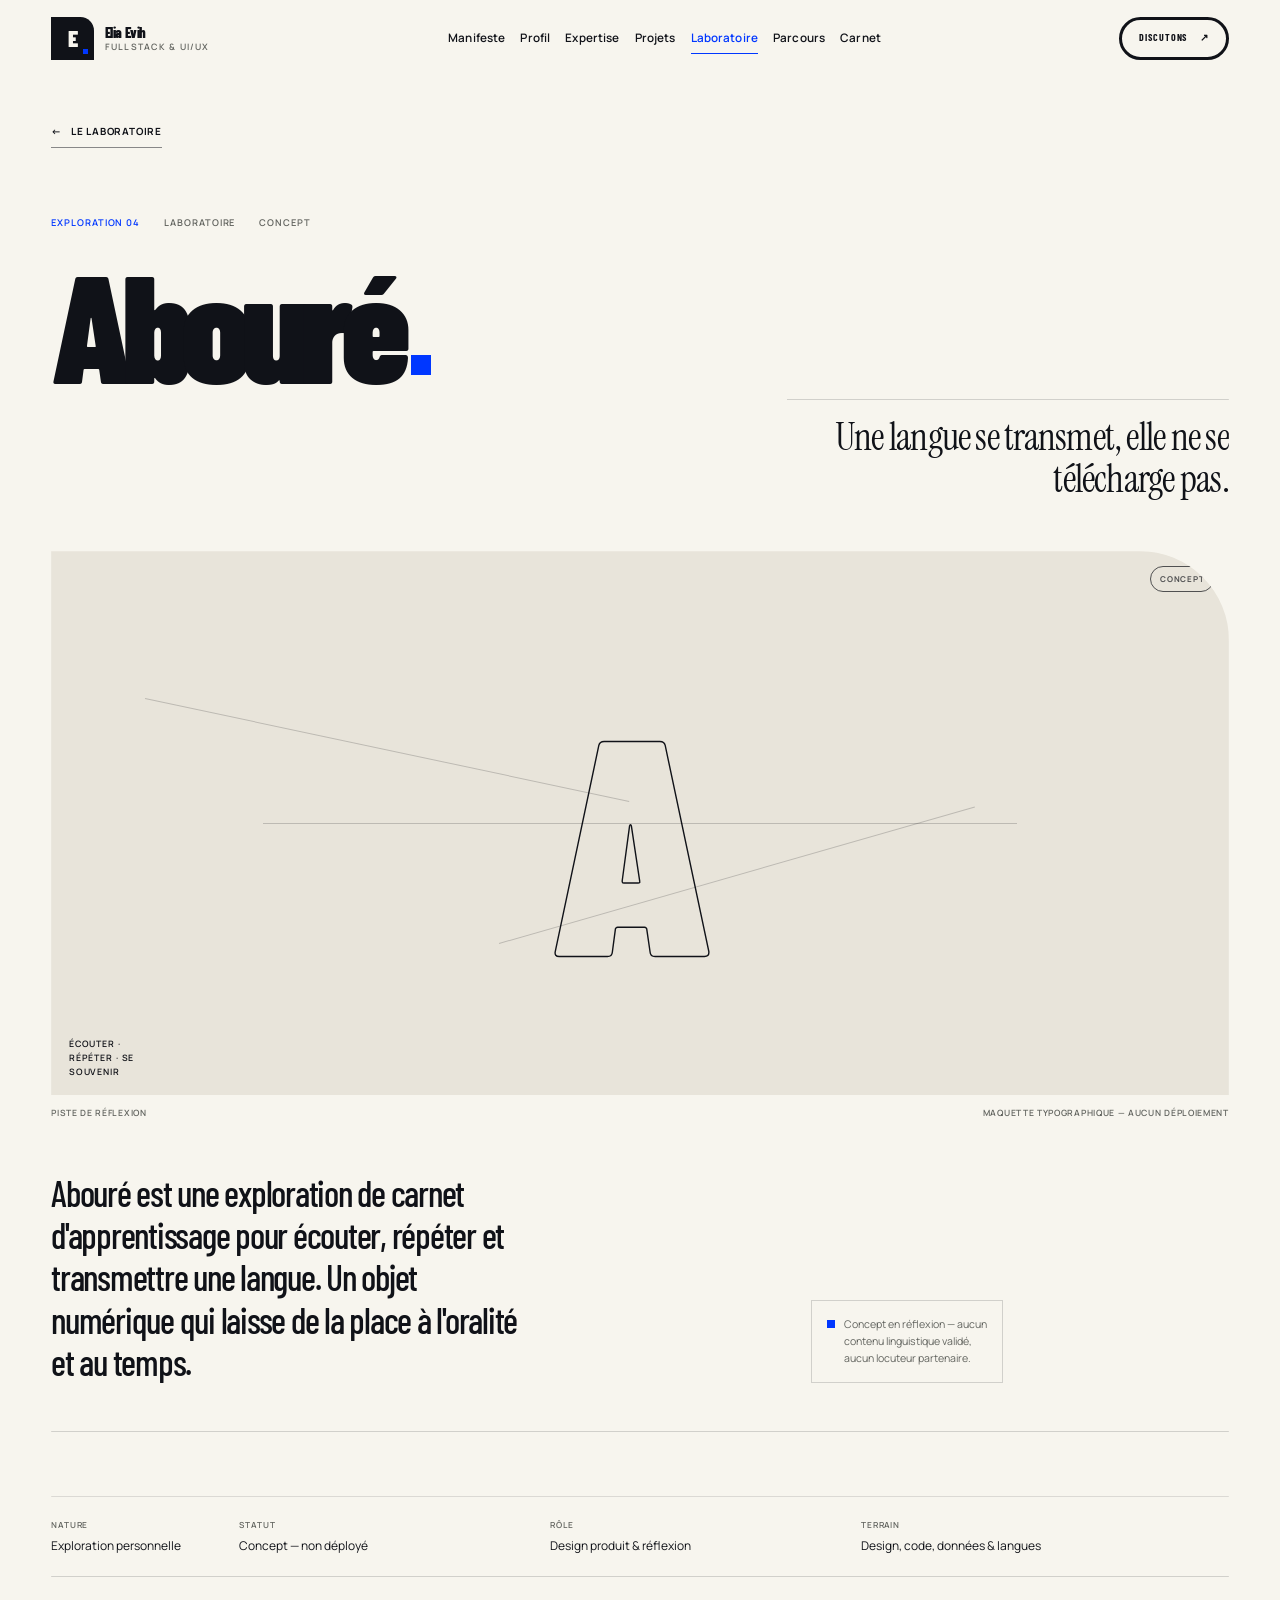
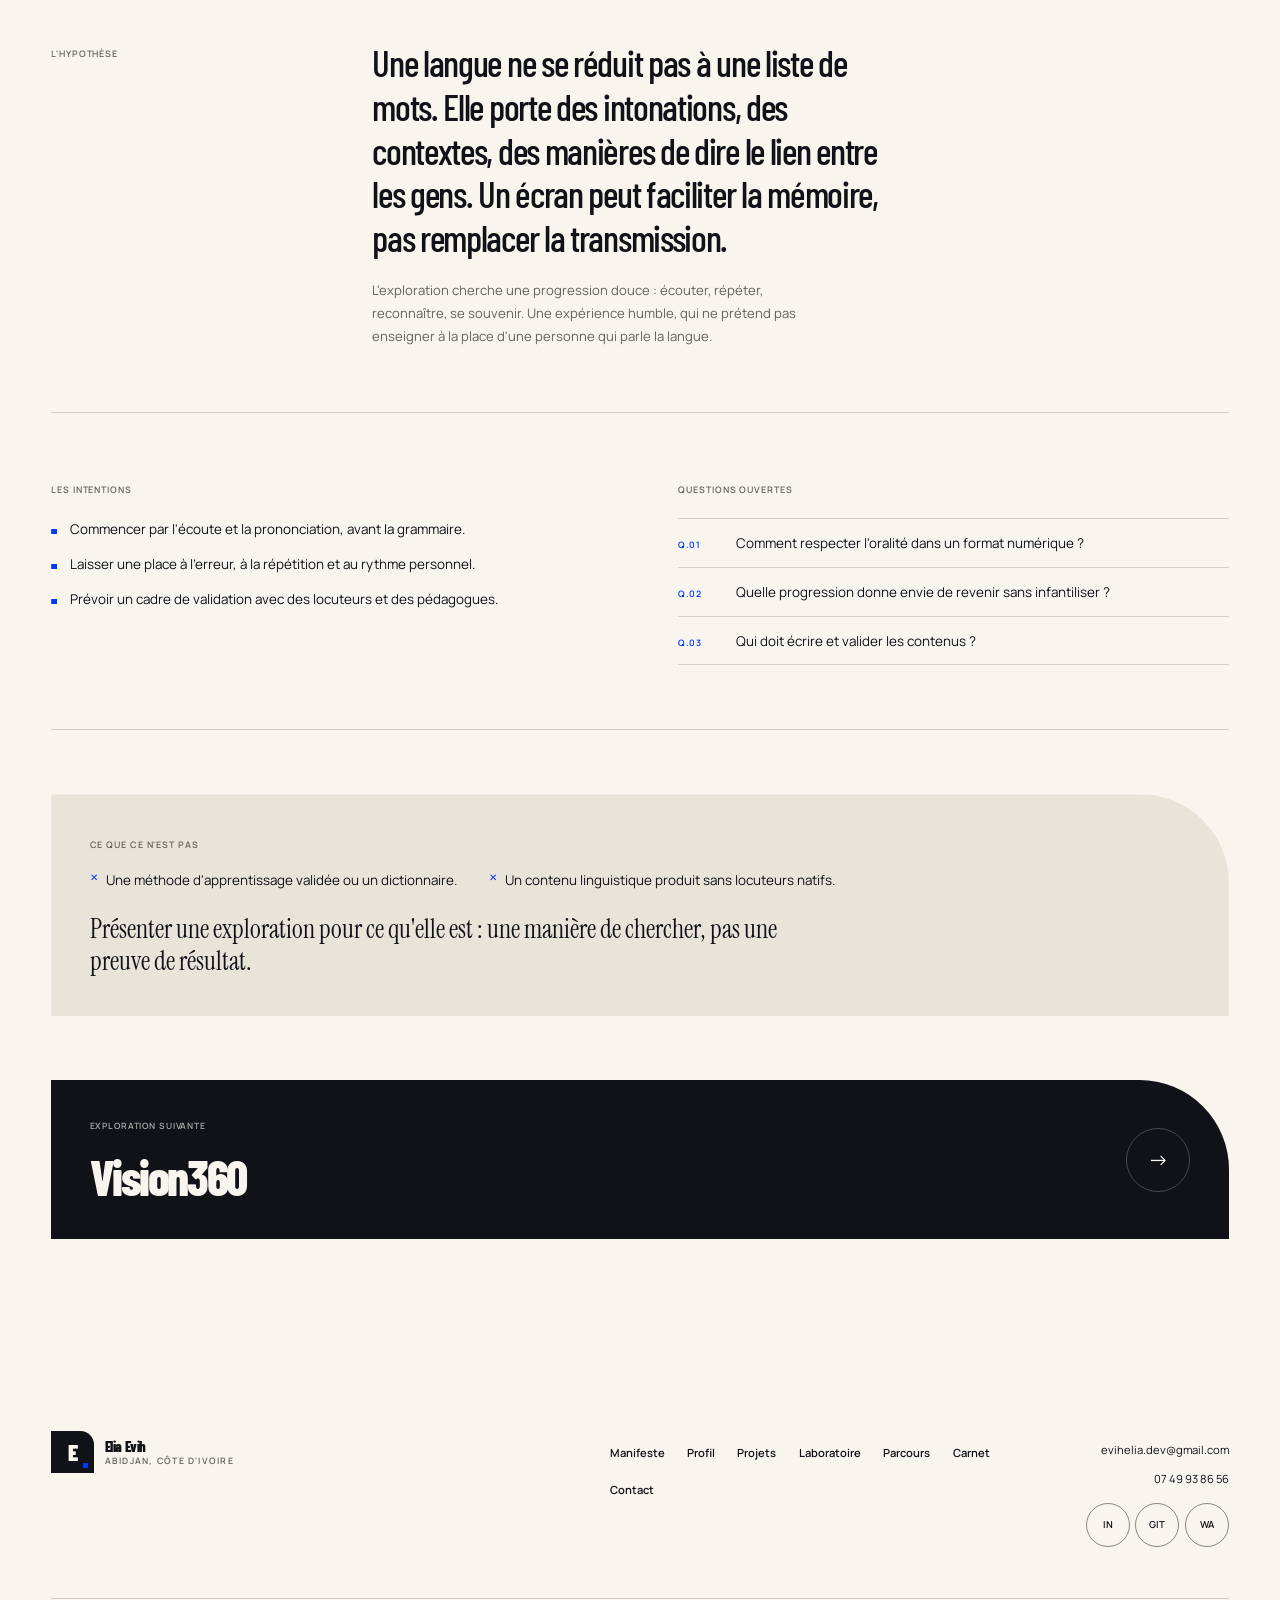
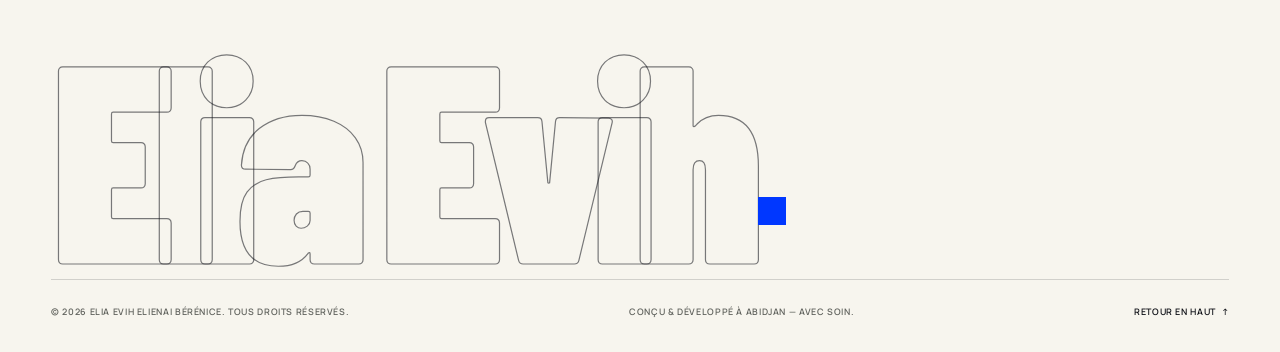
==== laboratoire-aboure.html @ 17cb98a0 "feat: refonte éditoriale du portfolio et règles de design - système visuel : bleu #0037FF, Barlow Co" ====
<!DOCTYPE html>
<html lang="fr">
<head>
  <meta charset="UTF-8" />
  <meta name="viewport" content="width=device-width, initial-scale=1.0, viewport-fit=cover" />
  <title>Abouré — Laboratoire — Elia Evih</title>
  <meta name="description" content="Exploration langue &amp; pédagogie — Abouré, un carnet d'apprentissage pour écouter, répéter et transmettre. Concept non déployé." />
  <meta name="theme-color" content="#f7f5ee" />
  <meta property="og:type" content="article" />
  <meta property="og:title" content="Abouré — Laboratoire — Elia Evih" />
  <meta property="og:description" content="Exploration langue &amp; pédagogie — Abouré, un carnet d'apprentissage pour écouter, répéter et transmettre. Concept non déployé." />
  <meta property="og:image" content="assets/img/hero-elia-720.webp" />
  <link rel="icon" href="assets/favicon.svg" type="image/svg+xml" />
  <link rel="preconnect" href="https://fonts.googleapis.com" />
  <link rel="preconnect" href="https://fonts.gstatic.com" crossorigin />
  <link href="https://fonts.googleapis.com/css2?family=Barlow+Condensed:wght@500;600;700;800;900&amp;family=Instrument+Serif:ital@0;1&amp;family=Manrope:wght@400;500;600;700&amp;display=swap" rel="stylesheet" />
  <link rel="stylesheet" href="style.css" />
  <script>document.documentElement.classList.add('js');</script>
  <noscript><style>[data-reveal]{opacity:1!important;clip-path:none!important;transform:none!important}</style></noscript>
</head>
<body>
  <a class="skip-link" href="#main">Aller au contenu</a>
  <div class="scroll-progress" aria-hidden="true"></div>

<!-- NAVIGATION -->
  <header class="site-header" id="header">
    <div class="shell header__inner">
      <a href="index.html#top" class="brand" aria-label="Elia Evih — retour en haut">
        <span class="brand__mark" aria-hidden="true">E<span class="brand__dot"></span></span>
        <span class="brand__text">
          <span class="brand__name">Elia Evih</span>
          <span class="brand__role">Fullstack &amp; UI/UX</span>
        </span>
      </a>

      <nav class="nav-desktop" aria-label="Navigation principale">
        <a href="index.html#manifeste">Manifeste</a>
        <a href="index.html#profil">Profil</a>
        <a href="index.html#expertise">Expertise</a>
        <a href="index.html#projets">Projets</a>
        <a href="index.html#laboratoire" class="is-active" aria-current="location">Laboratoire</a>
        <a href="index.html#parcours">Parcours</a>
        <a href="index.html#carnet">Carnet</a>
      </nav>

      <div class="header__actions">
        <a href="mailto:evihelia.dev@gmail.com" class="header__mail">evihelia.dev@gmail.com</a>
        <a href="index.html#contact" class="pill pill--dark header__cta">Discutons <span aria-hidden="true">↗</span></a>
        <button class="menu-toggle" type="button" aria-haspopup="dialog" aria-controls="mobile-menu" aria-expanded="false">
          <span class="menu-toggle__label">Menu</span>
          <span class="menu-toggle__bars" aria-hidden="true"><i></i><i></i></span>
        </button>
      </div>
    </div>
  </header>

  <dialog class="menu-dialog" id="mobile-menu" aria-labelledby="mobile-menu-title">
    <div class="menu-dialog__head">
      <p class="eyebrow" id="mobile-menu-title"><span class="square" aria-hidden="true"></span>Navigation</p>
      <button type="button" class="icon-btn menu-dialog__close" data-dialog-close aria-label="Fermer le menu">
        <span aria-hidden="true">✕</span>
      </button>
    </div>
    <nav class="menu-dialog__nav" aria-label="Navigation mobile">
      <a href="index.html#manifeste"><span>01</span>Manifeste</a>
      <a href="index.html#profil"><span>02</span>Profil</a>
      <a href="index.html#expertise"><span>03</span>Expertise</a>
      <a href="index.html#projets"><span>04</span>Projets</a>
      <a href="index.html#laboratoire"><span>05</span>Laboratoire</a>
      <a href="index.html#parcours"><span>06</span>Parcours</a>
      <a href="index.html#carnet"><span>07</span>Carnet</a>
      <a href="index.html#contact"><span>08</span>Contact</a>
    </nav>
    <div class="menu-dialog__foot">
      <a href="mailto:evihelia.dev@gmail.com">evihelia.dev@gmail.com</a>
      <p>Abidjan, Côte d'Ivoire</p>
      <div class="menu-dialog__socials">
        <a href="https://www.linkedin.com/in/elia0evih" target="_blank" rel="noopener">LinkedIn</a>
        <a href="https://github.com/eliaevih-sys" target="_blank" rel="noopener">GitHub</a>
        <a href="https://wa.me/2250749938656" target="_blank" rel="noopener">WhatsApp</a>
      </div>
    </div>
  </dialog>

  
  <main id="main">

    <article class="concept-page">
      <div class="shell">
        <a href="index.html#laboratoire" class="case-back"><span aria-hidden="true">←</span> Le laboratoire</a>

        <header class="concept-head" data-reveal>
          <p class="case-head__meta"><span>Exploration 04</span><span>Laboratoire</span><span>Concept</span></p>
          <h1 class="concept-head__title">Abouré<span class="title-dot" aria-hidden="true"></span></h1>
          <p class="concept-head__tagline">Une langue se transmet, elle ne se télécharge pas.</p>
        </header>

        <figure class="concept-cover" data-reveal>
          <div class="lab-visual lab-visual--aboure concept-cover__art">
          <span class="aboure__letter" aria-hidden="true">A</span>
          <span class="aboure__paths" aria-hidden="true"><i></i><i></i><i></i></span>
          <span class="aboure__meta">Écouter · répéter · se souvenir</span>
          <span class="aboure__status">Concept</span>
        </div>
          <figcaption><span>Piste de réflexion</span><span>Maquette typographique — aucun déploiement</span></figcaption>
        </figure>

        <div class="concept-intro" data-reveal>
          <p class="concept-intro__lead">Abouré est une exploration de carnet d'apprentissage pour écouter, répéter et transmettre une langue. Un objet numérique qui laisse de la place à l'oralité et au temps.</p>
          <p class="concept-intro__status"><span class="square" aria-hidden="true"></span>Concept en réflexion — aucun contenu linguistique validé, aucun locuteur partenaire.</p>
        </div>

        <dl class="case-facts" data-reveal>
          <div><dt>Nature</dt><dd>Exploration personnelle</dd></div>
          <div><dt>Statut</dt><dd>Concept — non déployé</dd></div>
          <div><dt>Rôle</dt><dd>Design produit &amp; réflexion</dd></div>
          <div><dt>Terrain</dt><dd>Design, code, données &amp; langues</dd></div>
        </dl>

        <section class="case-chapter" data-reveal>
          <p class="case-chapter__label">L'hypothèse</p>
          <div class="case-chapter__body">
            <p class="case-chapter__lead">Une langue ne se réduit pas à une liste de mots. Elle porte des intonations, des contextes, des manières de dire le lien entre les gens. Un écran peut faciliter la mémoire, pas remplacer la transmission.</p>
            <p class="case-chapter__note">L'exploration cherche une progression douce : écouter, répéter, reconnaître, se souvenir. Une expérience humble, qui ne prétend pas enseigner à la place d'une personne qui parle la langue.</p>
          </div>
        </section>

        <div class="concept-split" data-reveal>
          <section>
            <p class="case-chapter__label">Les intentions</p>
            <ul class="concept-intentions">
              <li><span aria-hidden="true"></span>Commencer par l'écoute et la prononciation, avant la grammaire.</li>
              <li><span aria-hidden="true"></span>Laisser une place à l'erreur, à la répétition et au rythme personnel.</li>
              <li><span aria-hidden="true"></span>Prévoir un cadre de validation avec des locuteurs et des pédagogues.</li>
            </ul>
          </section>
          <section>
            <p class="case-chapter__label">Questions ouvertes</p>
            <ol class="concept-questions">
              <li>Comment respecter l'oralité dans un format numérique ?</li>
              <li>Quelle progression donne envie de revenir sans infantiliser ?</li>
              <li>Qui doit écrire et valider les contenus ?</li>
            </ol>
          </section>
        </div>

        <section class="concept-limit" data-reveal>
          <p class="case-chapter__label">Ce que ce n'est pas</p>
          <ul>
            <li>Une méthode d'apprentissage validée ou un dictionnaire.</li>
            <li>Un contenu linguistique produit sans locuteurs natifs.</li>
          </ul>
          <p>Présenter une exploration pour ce qu'elle est : une manière de chercher, pas une preuve de résultat.</p>
        </section>

        <a href="laboratoire-vision360.html" class="case-next">
          <span class="case-next__meta">Exploration suivante</span>
          <span class="case-next__title">Vision360</span>
          <span class="case-next__arrow" aria-hidden="true">→</span>
        </a>
      </div>
    </article>

  </main>

<!-- ================= FOOTER ================= -->
  <footer class="footer">
    <div class="shell">
      <div class="footer__top">
        <a href="index.html#top" class="brand" aria-label="Elia Evih — retour en haut">
          <span class="brand__mark" aria-hidden="true">E<span class="brand__dot"></span></span>
          <span class="brand__text">
            <span class="brand__name">Elia Evih</span>
            <span class="brand__role">Abidjan, Côte d'Ivoire</span>
          </span>
        </a>

        <nav class="footer__nav" aria-label="Navigation de pied de page">
          <a href="index.html#manifeste">Manifeste</a>
          <a href="index.html#profil">Profil</a>
          <a href="index.html#projets">Projets</a>
          <a href="index.html#laboratoire">Laboratoire</a>
          <a href="index.html#parcours">Parcours</a>
          <a href="index.html#carnet">Carnet</a>
          <a href="index.html#contact">Contact</a>
        </nav>

        <div class="footer__contact">
          <a href="mailto:evihelia.dev@gmail.com">evihelia.dev@gmail.com</a>
          <a href="https://wa.me/2250749938656" target="_blank" rel="noopener">07 49 93 86 56</a>
          <div class="footer__socials">
            <a href="https://www.linkedin.com/in/elia0evih" target="_blank" rel="noopener" aria-label="Profil LinkedIn d'Elia Evih" title="LinkedIn">in</a>
            <a href="https://github.com/eliaevih-sys" target="_blank" rel="noopener" aria-label="Profil GitHub d'Elia Evih" title="GitHub">git</a>
            <a href="https://wa.me/2250749938656" target="_blank" rel="noopener" aria-label="Contacter Elia Evih sur WhatsApp" title="WhatsApp">wa</a>
          </div>
        </div>
      </div>

      <div class="footer__wordmark" aria-hidden="true">Elia Evih<span class="footer__wordmark-dot"></span></div>

      <div class="footer__bottom">
        <p>© <span data-year>2026</span> Elia Evih Elienai Bérénice. Tous droits réservés.</p>
        <p>Conçu &amp; développé à Abidjan — avec soin.</p>
        <a href="index.html#top" class="footer__back">Retour en haut <span aria-hidden="true">↑</span></a>
      </div>
    </div>
  </footer>

  
  <script src="script.js"></script>
</body>
</html>
---- style.css ----
/* ==========================================================================
   ELIA EVIH — PORTFOLIO « DU BRUIT AU SIGNAL »
   Design system éditorial : papier, encre, bleu #0037FF, Barlow Condensed
   + Instrument Serif. Un seul coin arrondi, des pilules contourées.
   ========================================================================== */

/* ---------- Tokens ---------- */
:root {
  --ivory: #f7f5ee;
  --paper: #fcfbf7;
  --sand: #e8e4da;
  --sand-soft: #f0ede4;
  --ink: #101218;
  --ink-soft: #292c34;
  --cobalt: #0037ff;
  --cobalt-deep: #0028c7;
  --muted: #62645f;
  --muted-light: rgba(247, 245, 238, 0.68);
  --line: rgba(16, 18, 24, 0.16);
  --line-strong: rgba(16, 18, 24, 0.48);
  --line-light: rgba(247, 245, 238, 0.24);
  --serif: "Instrument Serif", Georgia, "Times New Roman", serif;
  --sans: "Barlow Condensed", "Arial Narrow", "Helvetica Neue", Arial, sans-serif;
  --body: "Manrope", "Helvetica Neue", Arial, sans-serif;
  --ease-out: cubic-bezier(0.23, 1, 0.32, 1);
  --ease-in-out: cubic-bezier(0.77, 0, 0.175, 1);
  --ease: var(--ease-out);
  --ease-soft: var(--ease-out);
  --radius-one: clamp(2.2rem, 7vw, 7rem);
  --shell: 1500px;
  --gutter: clamp(1.25rem, 4vw, 4rem);
  --header-h: clamp(4.4rem, 6vw, 5.5rem);
}

/* ---------- Reset & base ---------- */
*,
*::before,
*::after {
  box-sizing: border-box;
}

html {
  scroll-behavior: smooth;
  scroll-padding-top: calc(var(--header-h) + 1rem);
  -webkit-text-size-adjust: 100%;
  -webkit-tap-highlight-color: transparent;
}

body {
  margin: 0;
  background: var(--ivory);
  color: var(--ink);
  font-family: var(--body);
  font-size: 1rem;
  line-height: 1.65;
  font-weight: 400;
  -webkit-font-smoothing: antialiased;
  -moz-osx-font-smoothing: grayscale;
  overflow-x: hidden;
}

body.modal-open {
  overflow: hidden;
}

::selection {
  background: var(--cobalt);
  color: var(--paper);
}

h1,
h2,
h3,
h4,
p,
figure,
blockquote,
dl,
dd {
  margin: 0;
}

h1,
h2,
h3,
h4 {
  font-family: var(--sans);
  font-weight: 800;
  line-height: 0.95;
  letter-spacing: -0.045em;
}

ul,
ol {
  margin: 0;
  padding: 0;
  list-style: none;
}

img,
svg {
  display: block;
  max-width: 100%;
}

img {
  height: auto;
}

a {
  color: inherit;
  text-decoration: none;
}

button,
input,
textarea,
select {
  font: inherit;
  color: inherit;
}

button {
  cursor: pointer;
}

a,
button {
  touch-action: manipulation;
}

address {
  font-style: normal;
}

:focus-visible {
  outline: 2px solid var(--cobalt);
  outline-offset: 4px;
}

.section--dark :focus-visible,
.section--cobalt :focus-visible,
.menu-dialog :focus-visible,
.modal :focus-visible {
  outline-color: var(--ivory);
}

.sr-only {
  position: absolute;
  width: 1px;
  height: 1px;
  padding: 0;
  margin: -1px;
  overflow: hidden;
  clip: rect(0, 0, 0, 0);
  white-space: nowrap;
  border: 0;
}

.skip-link {
  position: fixed;
  top: 0.75rem;
  left: 0.75rem;
  z-index: 2000;
  transform: translateY(-160%);
  background: var(--ink);
  color: var(--ivory);
  padding: 0.8rem 1.2rem;
  border-radius: 999px;
  font-size: 0.78rem;
  font-weight: 700;
  transition: transform 0.2s var(--ease);
}

.skip-link:focus {
  transform: translateY(0);
}

.scroll-progress {
  position: fixed;
  inset: 0 auto auto 0;
  z-index: 1200;
  width: 100%;
  height: 2px;
  background: var(--cobalt);
  transform: scaleX(0);
  transform-origin: left center;
  pointer-events: none;
}

/* ---------- Layout & typographie ---------- */
.shell {
  width: 100%;
  max-width: var(--shell);
  margin-inline: auto;
  padding-inline: var(--gutter);
}

.section {
  position: relative;
  padding-block: clamp(5.5rem, 10vw, 9.5rem);
}

/* Étiquettes verticales, comme des repères dans une maquette */
.section[data-vertical]::after {
  content: attr(data-vertical);
  position: absolute;
  top: clamp(3.5rem, 7vw, 6rem);
  right: max(0.35rem, calc((100vw - var(--shell)) / 2 + 0.35rem));
  z-index: 2;
  writing-mode: vertical-rl;
  font-family: var(--body);
  font-size: 0.54rem;
  font-weight: 700;
  letter-spacing: 0.18em;
  line-height: 1;
  text-transform: uppercase;
  color: currentColor;
  opacity: 0.42;
  pointer-events: none;
}

.section--tight {
  padding-block: clamp(4rem, 7vw, 7rem);
}

.section-head {
  position: relative;
  padding-top: clamp(2rem, 4vw, 3.5rem);
  margin-bottom: clamp(2.5rem, 5vw, 4.5rem);
}

.section-head--center {
  display: flex;
  flex-direction: column;
  align-items: center;
  text-align: center;
}

.section-head__stack {
  position: relative;
  z-index: 1;
}

.section-kicker,
.micro-label,
.eyebrow {
  display: flex;
  align-items: center;
  gap: 0.55rem;
  font-family: var(--body);
  font-size: 0.66rem;
  font-weight: 600;
  letter-spacing: 0.16em;
  text-transform: uppercase;
  color: var(--muted);
}

.section-kicker {
  position: relative;
  z-index: 2;
  align-self: flex-start;
  margin-bottom: clamp(1.8rem, 3vw, 2.8rem);
}

.section-head > .section-kicker {
  margin-left: -0.55rem;
  padding: 0.4rem 0.55rem;
  background: var(--ivory);
}

.expertise .section-head > .section-kicker {
  background: var(--paper);
}

.work .section-head > .section-kicker,
.certs .section-head > .section-kicker {
  background: var(--sand-soft);
}

.lab .section-head > .section-kicker {
  background: var(--cobalt);
}

.section-kicker span {
  color: var(--line-strong);
}

.section-kicker--light,
.eyebrow--light {
  color: var(--muted-light);
}

.section-kicker--light span {
  color: var(--line-light);
}

.square {
  display: inline-block;
  width: 0.5rem;
  height: 0.5rem;
  flex: 0 0 auto;
  background: var(--cobalt);
}

.square--light {
  background: var(--ivory);
}

.ghost-word {
  position: absolute;
  top: -0.62em;
  left: -0.03em;
  z-index: -1;
  display: block;
  font-family: var(--sans);
  font-weight: 900;
  font-size: clamp(4.5rem, 15vw, 16rem);
  line-height: 0.8;
  letter-spacing: -0.065em;
  color: transparent;
  -webkit-text-stroke: 1px rgba(16, 18, 24, 0.11);
  white-space: nowrap;
  pointer-events: none;
  user-select: none;
}

.section-head--center .ghost-word {
  left: 50%;
  transform: translateX(-50%);
}

.ghost-word--light {
  -webkit-text-stroke-color: rgba(247, 245, 238, 0.2);
}

.section-title {
  position: relative;
  z-index: 1;
  max-width: 16ch;
  font-size: clamp(3rem, 7.2vw, 7.6rem);
  line-height: 0.88;
  letter-spacing: -0.035em;
  text-wrap: balance;
}

.section-title em {
  font-family: var(--serif);
  font-style: italic;
  font-weight: 400;
  letter-spacing: -0.025em;
}

.section-title--light {
  color: var(--ivory);
}

.title-dot {
  display: inline-block;
  width: 0.13em;
  height: 0.13em;
  margin-left: 0.08em;
  background: var(--cobalt);
  vertical-align: 0.06em;
}

.title-dot--light {
  background: var(--ivory);
}

.section-lede {
  max-width: 44ch;
  margin-top: clamp(1.3rem, 2vw, 1.8rem);
  font-size: clamp(0.92rem, 1.05vw, 1.02rem);
  line-height: 1.75;
  color: var(--muted);
}

.section-head__lede {
  max-width: 50ch;
}

.section-head--center .section-lede {
  margin-inline: auto;
}

.section-lede--light {
  color: var(--muted-light);
}

.micro-label {
  color: var(--muted);
}

/* ---------- Boutons & liens ---------- */
.pill {
  display: inline-flex;
  align-items: center;
  justify-content: center;
  gap: 0.8rem;
  min-height: 3.1rem;
  padding: 0.62rem 1.25rem;
  border: 3px solid currentColor;
  border-radius: 999px;
  background: transparent;
  font-family: var(--sans);
  font-size: 0.74rem;
  font-weight: 700;
  letter-spacing: 0.09em;
  line-height: 1;
  text-transform: uppercase;
  transition: background-color 0.22s var(--ease-out), color 0.22s var(--ease-out), border-color 0.22s var(--ease-out), transform 0.12s var(--ease-out);
}

.pill span {
  transition: transform 0.22s var(--ease-out);
}

.pill--dark {
  border-color: var(--ink);
  color: var(--ink);
}

.pill--light {
  border-color: var(--ivory);
  color: var(--ivory);
}

.pill--blue {
  border-color: var(--cobalt);
  color: var(--cobalt);
}

.text-link {
  display: inline-flex;
  align-items: center;
  gap: 0.65rem;
  padding-bottom: 0.28rem;
  border-bottom: 1px solid var(--line-strong);
  font-size: 0.74rem;
  font-weight: 700;
  letter-spacing: 0.045em;
  text-transform: uppercase;
  transition: color 0.22s var(--ease-out), border-color 0.22s var(--ease-out);
}

.text-link span {
  transition: transform 0.22s var(--ease-out);
}

.text-link--light {
  color: var(--ivory);
  border-color: var(--line-light);
}

.icon-btn {
  display: inline-grid;
  place-items: center;
  width: 3rem;
  height: 3rem;
  padding: 0;
  border: 1px solid var(--line-strong);
  border-radius: 50%;
  background: transparent;
  color: var(--ink);
  font-size: 1rem;
  transition: background-color 0.22s var(--ease-out), color 0.22s var(--ease-out), border-color 0.22s var(--ease-out), transform 0.12s var(--ease-out);
}

.icon-btn:disabled {
  opacity: 0.3;
  cursor: default;
}

.arrow-link {
  display: flex;
  align-items: center;
  justify-content: space-between;
  gap: 1rem;
  width: 100%;
  padding-top: 1rem;
  border-top: 1px solid var(--line);
  font-size: 0.7rem;
  font-weight: 700;
  letter-spacing: 0.07em;
  text-transform: uppercase;
}

.arrow-link__icon {
  display: grid;
  place-items: center;
  width: 2.7rem;
  height: 2.7rem;
  border: 1px solid var(--line-strong);
  border-radius: 50%;
  font-size: 0.9rem;
  transition: background-color 0.22s var(--ease-out), color 0.22s var(--ease-out), border-color 0.22s var(--ease-out);
}

.tags {
  display: flex;
  flex-wrap: wrap;
  gap: 0.38rem;
}

.tags li {
  padding: 0.3rem 0.65rem;
  border: 1px solid var(--line);
  border-radius: 999px;
  font-size: 0.65rem;
  font-weight: 600;
  line-height: 1.4;
  color: var(--muted);
}

/* ---------- Grain ---------- */
.grain {
  position: absolute;
  inset: 0;
  z-index: 0;
  opacity: 0.2;
  pointer-events: none;
  mix-blend-mode: soft-light;
  background-image: url("data:image/svg+xml,%3Csvg xmlns='http://www.w3.org/2000/svg' width='160' height='160'%3E%3Cfilter id='n'%3E%3CfeTurbulence type='fractalNoise' baseFrequency='0.82' numOctaves='3' stitchTiles='stitch'/%3E%3C/filter%3E%3Crect width='100%25' height='100%25' filter='url(%23n)' opacity='.6'/%3E%3C/svg%3E");
}

.section--dark > .shell,
.section--cobalt > .shell {
  position: relative;
  z-index: 1;
}

/* ---------- Révélations ---------- */
.js [data-reveal] {
  opacity: 0;
  clip-path: inset(0 0 100% 0);
  transform: translateY(0.7rem);
  transition: opacity 0.5s var(--ease-out), clip-path 0.72s var(--ease-out), transform 0.72s var(--ease-out);
  transition-delay: var(--reveal-delay, 0ms);
}

.js [data-reveal].is-visible {
  opacity: 1;
  clip-path: inset(0 0 0 0);
  transform: none;
}

/* ==========================================================================
   HEADER
   ========================================================================== */
.site-header {
  position: sticky;
  top: 0;
  z-index: 100;
  background: rgba(247, 245, 238, 0.88);
  border-bottom: 1px solid transparent;
  transition: background-color 0.22s var(--ease-out), border-color 0.22s var(--ease-out), backdrop-filter 0.22s var(--ease-out);
}

.site-header.is-scrolled {
  background: rgba(247, 245, 238, 0.99);
  border-bottom-color: var(--line);
  -webkit-backdrop-filter: blur(14px);
  backdrop-filter: blur(14px);
}

.header__inner {
  display: flex;
  align-items: center;
  justify-content: space-between;
  gap: 1.5rem;
  min-height: var(--header-h);
}

.brand {
  display: inline-flex;
  align-items: center;
  gap: 0.7rem;
  flex: 0 0 auto;
}

.brand__mark {
  position: relative;
  display: grid;
  place-items: center;
  width: 2.65rem;
  height: 2.65rem;
  border-radius: 0 0.85rem 0 0;
  background: var(--ink);
  color: var(--ivory);
  font-family: var(--sans);
  font-size: 1.45rem;
  font-weight: 900;
  letter-spacing: -0.09em;
  line-height: 1;
}

.brand__dot {
  position: absolute;
  right: 0.33rem;
  bottom: 0.33rem;
  width: 0.34rem;
  height: 0.34rem;
  background: var(--cobalt);
}

.brand__text {
  display: flex;
  flex-direction: column;
  gap: 0.08rem;
}

.brand__name {
  font-family: var(--sans);
  font-size: 0.92rem;
  font-weight: 800;
  letter-spacing: -0.03em;
  line-height: 1.1;
}

.brand__role {
  font-size: 0.55rem;
  font-weight: 600;
  letter-spacing: 0.14em;
  text-transform: uppercase;
  color: var(--muted);
  line-height: 1.2;
}

.nav-desktop {
  display: flex;
  align-items: center;
  gap: clamp(0.9rem, 1.75vw, 1.8rem);
}

.nav-desktop a {
  position: relative;
  padding-block: 0.4rem;
  font-size: 0.73rem;
  font-weight: 600;
  letter-spacing: 0.01em;
  white-space: nowrap;
  transition: color 0.22s var(--ease-out);
}

.nav-desktop a::after {
  content: "";
  position: absolute;
  left: 0;
  right: 0;
  bottom: 0;
  height: 1px;
  background: var(--cobalt);
  transform: scaleX(0);
  transform-origin: left center;
  transition: transform 0.22s var(--ease-out);
}

.nav-desktop a.is-active {
  color: var(--cobalt);
}

.nav-desktop a.is-active::after {
  transform: scaleX(1);
}

.header__actions {
  display: flex;
  align-items: center;
  gap: 0.85rem;
}

.header__mail {
  display: inline-flex;
  align-items: center;
  min-height: 1.75rem;
  font-size: 0.65rem;
  color: var(--muted);
  border-bottom: 1px solid transparent;
  transition: color 0.22s var(--ease-out), border-color 0.22s var(--ease-out);
}

.header__cta {
  min-height: 2.7rem;
  padding: 0.72rem 1.05rem;
  font-size: 0.62rem;
}

.menu-toggle {
  display: none;
  align-items: center;
  gap: 0.6rem;
  padding: 0.55rem 0.8rem;
  border: 1px solid var(--line-strong);
  border-radius: 999px;
  background: transparent;
  font-size: 0.62rem;
  font-weight: 700;
  letter-spacing: 0.08em;
  text-transform: uppercase;
  min-height: 2.7rem;
  transition: background-color 0.22s var(--ease-out), border-color 0.22s var(--ease-out), transform 0.12s var(--ease-out);
}

.menu-toggle__bars {
  display: flex;
  flex-direction: column;
  gap: 0.28rem;
  width: 1rem;
}

.menu-toggle__bars i {
  display: block;
  width: 100%;
  height: 1px;
  background: currentColor;
  transition: transform 0.22s var(--ease-out);
}

/* ---------- Menu mobile ---------- */
.menu-dialog {
  position: fixed;
  inset: 0;
  width: 100%;
  max-width: none;
  height: 100%;
  height: 100dvh;
  max-height: none;
  margin: 0;
  padding: clamp(1.1rem, 4vw, 2.5rem);
  padding-bottom: calc(clamp(1.1rem, 4vw, 2.5rem) + env(safe-area-inset-bottom));
  border: 0;
  background: var(--ink);
  color: var(--ivory);
  overflow-y: auto;
}

.menu-dialog::backdrop {
  background: rgba(16, 18, 24, 0.7);
}

.menu-dialog[open] {
  display: flex;
  flex-direction: column;
  animation: menu-in 0.24s var(--ease-out) both;
}

.menu-dialog__head {
  display: flex;
  align-items: center;
  justify-content: space-between;
  padding-bottom: 1rem;
  border-bottom: 1px solid var(--line-light);
}

.menu-dialog .eyebrow {
  color: var(--muted-light);
}

.menu-dialog__close {
  width: 2.75rem;
  height: 2.75rem;
  border-color: var(--line-light);
  color: var(--ivory);
}

.menu-dialog__nav {
  display: flex;
  flex-direction: column;
  justify-content: center;
  margin: auto 0;
  padding-block: clamp(1.5rem, 5vw, 3rem);
}

.menu-dialog__nav a {
  display: flex;
  align-items: baseline;
  gap: 0.9rem;
  padding: 0.55rem 0;
  border-bottom: 1px solid rgba(247, 245, 238, 0.12);
  font-family: var(--sans);
  font-size: clamp(1.8rem, 8vw, 3.6rem);
  font-weight: 800;
  letter-spacing: -0.05em;
  line-height: 1;
  transition: color 0.22s var(--ease-out), padding-left 0.22s var(--ease-out);
}

.menu-dialog__nav a span {
  width: 2ch;
  font-family: var(--body);
  font-size: 0.6rem;
  font-weight: 500;
  letter-spacing: 0.08em;
  color: var(--muted-light);
}

.menu-dialog__foot {
  display: flex;
  flex-direction: column;
  gap: 0.35rem;
  padding-top: 1.2rem;
  border-top: 1px solid var(--line-light);
  font-size: 0.8rem;
  color: var(--muted-light);
}

.menu-dialog__socials {
  display: flex;
  flex-wrap: wrap;
  gap: 1.2rem;
  margin-top: 0.5rem;
  font-size: 0.68rem;
  font-weight: 700;
  letter-spacing: 0.08em;
  text-transform: uppercase;
  color: var(--ivory);
}

@keyframes menu-in {
  from { opacity: 0; transform: translateY(-1rem); }
  to { opacity: 1; transform: none; }
}

/* ==========================================================================
   HERO
   ========================================================================== */
.hero {
  position: relative;
  padding-top: clamp(0.8rem, 2vw, 1.5rem);
  overflow: clip;
}

.hero__topline {
  display: flex;
  align-items: center;
  justify-content: space-between;
  gap: 1.5rem;
  padding-bottom: 0.8rem;
  border-bottom: 1px solid var(--line);
  font-size: 0.6rem;
  font-weight: 600;
  letter-spacing: 0.13em;
  text-transform: uppercase;
  color: var(--muted);
}

.hero__topline p {
  display: inline-flex;
  align-items: center;
  gap: 0.5rem;
}

.hero__topline-sep {
  margin-inline: 0.45rem;
  color: var(--line-strong);
}

.hero__stage {
  display: grid;
  grid-template-columns: minmax(0, 1fr) minmax(0, 1fr);
  gap: clamp(1.5rem, 4vw, 4.5rem);
  align-items: stretch;
  padding-top: clamp(1.2rem, 2.6vw, 2.2rem);
}

/* Le bleu reste visible en dos de portrait, comme un aplat éditorial. */
.hero__media {
  position: relative;
  height: clamp(28rem, 68vh, 45rem);
  margin: 0;
  padding: 0 0 1.15rem 1.15rem;
  overflow: hidden;
  border-radius: 0 var(--radius-one) 0 0;
  background: var(--cobalt);
}

.hero__media img {
  width: 100%;
  height: 100%;
  object-fit: cover;
  object-position: 50% 24%;
  border-radius: 0 calc(var(--radius-one) - 0.6rem) 0 0;
}

.hero__caption {
  position: absolute;
  left: 2.15rem;
  bottom: 2.15rem;
  display: flex;
  flex-direction: column;
  gap: 0.12rem;
  padding: 0.65rem 0.8rem;
  background: rgba(247, 245, 238, 0.92);
  -webkit-backdrop-filter: blur(8px);
  backdrop-filter: blur(8px);
  font-size: 0.53rem;
  font-weight: 600;
  letter-spacing: 0.11em;
  line-height: 1.5;
  text-transform: uppercase;
}

.hero__caption span:last-child {
  color: var(--muted);
}

.hero__sticker {
  position: absolute;
  top: 1.8rem;
  right: 2.1rem;
  display: grid;
  place-items: center;
  min-width: clamp(5rem, 7vw, 6.5rem);
  padding: 0.65rem 0.9rem;
  border: 3px solid var(--cobalt);
  border-radius: 999px;
  background: var(--ivory);
  color: var(--ink);
  font-family: var(--sans);
  font-size: clamp(0.62rem, 0.85vw, 0.78rem);
  font-weight: 700;
  letter-spacing: 0.06em;
  line-height: 1.05;
  text-align: center;
  text-transform: uppercase;
  transform: rotate(-5deg);
}

.hero__copy {
  display: flex;
  flex-direction: column;
  justify-content: flex-start;
  gap: clamp(2.2rem, 5.2vw, 4.6rem);
  min-width: 0;
  padding-top: clamp(0.4rem, 2vw, 1.5rem);
}

.hero__title {
  display: flex;
  flex-direction: column;
  margin: 0;
  font-size: clamp(5rem, 14.2vw, 14rem);
  font-weight: 900;
  line-height: 0.76;
  letter-spacing: -0.045em;
}

.hero__name {
  display: block;
  position: relative;
}

.hero__name--outline {
  color: transparent;
  -webkit-text-stroke: 1.8px var(--ink);
}

.hero__title-dot {
  display: inline-block;
  width: 0.12em;
  height: 0.12em;
  margin-left: 0.08em;
  background: var(--cobalt);
  vertical-align: 0.12em;
}

.hero__intro {
  padding-top: clamp(1.2rem, 2.5vw, 2rem);
}

.hero__role {
  margin-bottom: 0.9rem;
  font-family: var(--serif);
  font-size: clamp(1.5rem, 2.35vw, 2.2rem);
  line-height: 1.08;
  letter-spacing: -0.02em;
}

.hero__role em {
  color: var(--cobalt);
}

.hero__lede {
  max-width: 45ch;
  font-size: clamp(0.9rem, 1vw, 0.98rem);
  line-height: 1.75;
  color: var(--muted);
}

.hero__actions {
  display: flex;
  flex-wrap: wrap;
  align-items: center;
  gap: 1.3rem;
  margin-top: 1.6rem;
}

.hero__foot {
  display: flex;
  align-items: center;
  justify-content: space-between;
  gap: 2rem;
  margin-top: clamp(2rem, 4vw, 3.4rem);
  padding-block: 1.3rem 1.8rem;
  border-top: 1px solid var(--line);
}

.scroll-cue {
  display: inline-flex;
  align-items: center;
  gap: 0.65rem;
  font-size: 0.6rem;
  font-weight: 600;
  letter-spacing: 0.13em;
  text-transform: uppercase;
  color: var(--muted);
}

.scroll-cue__icon {
  display: grid;
  place-items: center;
  width: 2rem;
  height: 2rem;
  border: 1px solid var(--line-strong);
  border-radius: 50%;
  font-size: 0.75rem;
  color: var(--ink);
  transition: background-color 0.22s var(--ease-out), color 0.22s var(--ease-out);
}

.hero__facts {
  display: grid;
  grid-template-columns: repeat(4, auto);
  gap: clamp(1rem, 3vw, 3rem);
}

.hero__facts dt {
  margin-bottom: 0.2rem;
  font-size: 0.53rem;
  font-weight: 600;
  letter-spacing: 0.13em;
  text-transform: uppercase;
  color: var(--muted);
}

.hero__facts dd {
  font-size: 0.74rem;
  font-weight: 600;
  line-height: 1.4;
}

.hero__vertical {
  position: absolute;
  top: 45%;
  right: max(0.65rem, calc((100vw - var(--shell)) / 2 + 0.65rem));
  font-family: var(--body);
  font-size: 0.53rem;
  font-weight: 700;
  letter-spacing: 0.16em;
  text-transform: uppercase;
  color: var(--cobalt);
  writing-mode: vertical-rl;
  pointer-events: none;
}

/* ==========================================================================
   TICKER
   ========================================================================== */
/* Bandeau clair : typographie géante, presque pleine largeur. */
.ticker {
  position: relative;
  overflow: hidden;
  border-block: 1px solid var(--line);
  background: var(--ivory);
  color: var(--ink);
}

.ticker__viewport {
  overflow: hidden;
  padding-block: clamp(0.25rem, 0.8vw, 0.7rem);
}

.ticker__track {
  display: flex;
  width: max-content;
  animation: ticker 40s linear infinite;
  will-change: transform;
}

.ticker__group {
  display: flex;
  align-items: center;
  gap: clamp(1.6rem, 3.2vw, 3.4rem);
  padding-right: clamp(1.6rem, 3.2vw, 3.4rem);
}

.ticker__word {
  font-family: var(--sans);
  font-size: clamp(4.6rem, 11.6vw, 10.94rem);
  font-weight: 900;
  line-height: 0.78;
  letter-spacing: -0.035em;
  text-transform: uppercase;
  white-space: nowrap;
}

.ticker__word--outline {
  color: transparent;
  -webkit-text-stroke: 1.6px var(--ink);
}

.ticker__glyph {
  color: var(--cobalt);
  font-family: var(--serif);
  font-size: clamp(2rem, 5vw, 5rem);
  font-style: italic;
  line-height: 1;
}

.ticker.is-paused .ticker__track {
  animation-play-state: paused;
}

.ticker__toggle {
  position: absolute;
  right: clamp(0.8rem, 2vw, 1.5rem);
  bottom: clamp(0.6rem, 1.4vw, 1rem);
  z-index: 2;
  display: grid;
  place-items: center;
  width: 2.2rem;
  height: 2.2rem;
  padding: 0;
  border: 2px solid var(--line-strong);
  border-radius: 50%;
  background: var(--ivory);
  color: var(--ink);
  transition: background-color 0.22s var(--ease-out), color 0.22s var(--ease-out), border-color 0.22s var(--ease-out), transform 0.12s var(--ease-out);
}

.ticker__toggle-icon {
  display: block;
  width: 0.55rem;
  height: 0.65rem;
  border-left: 2px solid currentColor;
  border-right: 2px solid currentColor;
}

.ticker__toggle[aria-pressed="true"] .ticker__toggle-icon {
  width: 0;
  height: 0;
  border-top: 0.33rem solid transparent;
  border-bottom: 0.33rem solid transparent;
  border-left: 0.55rem solid currentColor;
  border-right: 0;
}

@keyframes ticker {
  from { transform: translate3d(0, 0, 0); }
  to { transform: translate3d(-50%, 0, 0); }
}

/* ---------- Bandeau inverse : même souffle, couleur retournée ---------- */
.rhythm {
  overflow: hidden;
  background: var(--cobalt);
  color: var(--ivory);
}

.rhythm__track {
  display: flex;
  width: max-content;
  animation: rhythm 44s linear infinite reverse;
  will-change: transform;
}

.rhythm__group {
  display: flex;
  align-items: center;
  gap: clamp(1.6rem, 3.5vw, 3.6rem);
  padding-right: clamp(1.6rem, 3.5vw, 3.6rem);
}

.rhythm__item {
  font-family: var(--sans);
  font-size: clamp(2.6rem, 7vw, 7rem);
  font-weight: 800;
  line-height: 0.86;
  letter-spacing: -0.03em;
  text-transform: uppercase;
  white-space: nowrap;
}

.rhythm__item:nth-child(4n + 3) {
  color: transparent;
  -webkit-text-stroke: 1px var(--ivory);
}

.rhythm__dot {
  width: 0.42rem;
  height: 0.42rem;
  flex: 0 0 auto;
  border-radius: 50%;
  background: var(--ivory);
}

@keyframes rhythm {
  from { transform: translate3d(0, 0, 0); }
  to { transform: translate3d(-50%, 0, 0); }
}

/* ==========================================================================
   MANIFESTE
   ========================================================================== */
.manifesto {
  background: var(--ivory);
}

.manifesto .section-head {
  margin-bottom: clamp(2rem, 4vw, 3.5rem);
}

.manifesto__body {
  display: grid;
  grid-template-columns: minmax(0, 0.62fr) minmax(0, 1.38fr);
  gap: clamp(2rem, 6vw, 7rem);
  padding-top: clamp(1.5rem, 3vw, 2.5rem);
  border-top: 1px solid var(--line);
}

.manifesto__aside {
  position: relative;
  padding-right: clamp(1rem, 3vw, 3rem);
  border-right: 1px solid var(--line);
}

.manifesto__aside-text {
  margin-top: 1rem;
  max-width: 22ch;
  font-family: var(--serif);
  font-size: clamp(1.3rem, 2vw, 1.75rem);
  line-height: 1.2;
  letter-spacing: -0.015em;
}

.manifesto__mark {
  display: block;
  width: 2.8rem;
  height: 2.8rem;
  margin-top: clamp(2rem, 4vw, 3.5rem);
  background: var(--cobalt);
}

.manifesto__content {
  max-width: 58rem;
}

.manifesto__lead {
  margin-bottom: 1.4rem;
  font-family: var(--sans);
  font-size: clamp(1.4rem, 2.65vw, 2.35rem);
  font-weight: 500;
  line-height: 1.18;
  letter-spacing: -0.035em;
}

.manifesto__content > p:not(.manifesto__lead) {
  max-width: 62ch;
  font-size: 0.98rem;
  line-height: 1.8;
  color: var(--muted);
}

.manifesto__quote {
  display: flex;
  align-items: baseline;
  justify-content: space-between;
  gap: 2rem;
  margin-block: clamp(2.2rem, 4vw, 3.5rem);
  padding-block: clamp(1.2rem, 2vw, 1.8rem);
  border-top: 1px solid var(--line);
  border-bottom: 1px solid var(--line);
}

.manifesto__quote p {
  font-family: var(--serif);
  font-size: clamp(1.9rem, 3.5vw, 3.2rem);
  line-height: 1.05;
  letter-spacing: -0.02em;
}

.manifesto__quote cite {
  max-width: 16ch;
  font-family: var(--body);
  font-size: 0.62rem;
  font-style: normal;
  letter-spacing: 0.09em;
  line-height: 1.6;
  text-transform: uppercase;
  color: var(--muted);
}

.principles {
  display: grid;
  grid-template-columns: repeat(3, minmax(0, 1fr));
  gap: clamp(1.2rem, 2.5vw, 2.2rem);
}

.principle {
  padding-top: 1rem;
  border-top: 1px solid var(--ink);
}

.principle__num {
  display: block;
  margin-bottom: 1.4rem;
  font-size: 0.58rem;
  font-weight: 600;
  letter-spacing: 0.1em;
  color: var(--muted);
}

.principle h3 {
  margin-bottom: 0.55rem;
  font-size: clamp(1.1rem, 1.5vw, 1.35rem);
  letter-spacing: -0.03em;
}

.principle p {
  font-size: 0.8rem;
  line-height: 1.7;
  color: var(--muted);
}

/* ==========================================================================
   PROFIL
   ========================================================================== */
.section--dark {
  background: var(--ink);
  color: var(--ivory);
  overflow: clip;
}

.profile__head {
  position: relative;
  margin-bottom: clamp(2.5rem, 5vw, 4.5rem);
  padding-top: clamp(1rem, 2vw, 2rem);
}

.profile__head::after {
  content: "";
  position: absolute;
  top: 0;
  right: 0;
  width: clamp(2.2rem, 4vw, 3.6rem);
  aspect-ratio: 1;
  background: var(--cobalt);
}

.profile .section-title {
  max-width: 17ch;
}

.profile__grid {
  display: grid;
  grid-template-columns: minmax(0, 0.76fr) minmax(0, 1.24fr);
  gap: clamp(2rem, 6vw, 7rem);
  align-items: start;
}

.profile__media {
  position: relative;
  margin: 0;
}

.profile__media img {
  width: 100%;
  aspect-ratio: 0.82;
  object-fit: cover;
  object-position: 50% 28%;
  border-radius: 0 var(--radius-one) 0 0;
}

.profile__media figcaption {
  display: flex;
  align-items: baseline;
  gap: 0.45rem;
  margin-top: 0.75rem;
  font-size: 0.58rem;
  font-weight: 600;
  letter-spacing: 0.1em;
  text-transform: uppercase;
  color: var(--muted-light);
}

.profile__media figcaption span {
  color: var(--cobalt);
}

.profile__content {
  display: flex;
  flex-direction: column;
  gap: 1.15rem;
  padding-top: clamp(0.5rem, 1.5vw, 1rem);
}

.profile__lead {
  max-width: 26ch;
  margin-bottom: 0.8rem;
  font-family: var(--sans);
  font-size: clamp(1.5rem, 2.6vw, 2.35rem);
  font-weight: 500;
  line-height: 1.2;
  letter-spacing: -0.035em;
  color: var(--ivory);
}

.profile__content > p:not(.profile__lead) {
  max-width: 58ch;
  font-size: 0.93rem;
  line-height: 1.8;
  color: var(--muted-light);
}

.profile__actions {
  display: flex;
  flex-wrap: wrap;
  align-items: center;
  gap: 1.4rem;
  margin-top: 1.3rem;
}

.profile__facts {
  display: grid;
  grid-template-columns: 1.3fr 0.9fr 0.9fr 0.9fr 0.9fr;
  gap: 1.5rem;
  margin-top: clamp(3rem, 6vw, 5rem);
  padding-top: 1.5rem;
  border-top: 1px solid var(--line-light);
}

.profile__facts dt {
  margin-bottom: 0.35rem;
  font-size: 0.55rem;
  font-weight: 600;
  letter-spacing: 0.12em;
  text-transform: uppercase;
  color: var(--muted-light);
}

.profile__facts dd {
  font-size: 0.74rem;
  line-height: 1.5;
  color: var(--ivory);
}

/* ==========================================================================
   EXPERTISE
   ========================================================================== */
.expertise {
  background: var(--paper);
}

.expertise .section-head {
  display: grid;
  grid-template-columns: minmax(0, 1.45fr) minmax(0, 0.55fr);
  align-items: end;
  gap: 2rem;
}

.expertise .section-kicker {
  grid-column: 1 / -1;
}

.expertise .section-head__lede {
  margin-top: 0;
  padding-bottom: 0.4rem;
}

.expertise__list {
  border-top: 1px solid var(--line);
}

.expertise-row {
  position: relative;
  display: grid;
  grid-template-columns: 4.5rem minmax(0, 1.15fr) minmax(0, 0.85fr) 2.5rem;
  gap: clamp(1rem, 2.5vw, 2.5rem);
  align-items: start;
  padding-block: clamp(1.6rem, 2.8vw, 2.5rem);
  border-bottom: 1px solid var(--line);
  transition: background-color 0.22s var(--ease-out);
}

.expertise-row__num {
  padding-top: 0.3rem;
  font-size: 0.6rem;
  font-weight: 600;
  letter-spacing: 0.1em;
  color: var(--muted);
}

.expertise-row__main h3 {
  margin-bottom: 0.7rem;
  font-size: clamp(1.55rem, 3vw, 2.8rem);
  line-height: 1;
  letter-spacing: -0.045em;
}

.expertise-row__main p {
  max-width: 52ch;
  font-size: 0.85rem;
  line-height: 1.75;
  color: var(--muted);
}

.expertise-row__tags {
  display: flex;
  flex-wrap: wrap;
  gap: 0.4rem;
  padding-top: 0.35rem;
}

.expertise-row__tags li {
  padding: 0.3rem 0.65rem;
  border: 1px solid var(--line);
  border-radius: 999px;
  font-size: 0.62rem;
  font-weight: 600;
  line-height: 1.4;
  color: var(--muted);
}

.expertise-row__mark {
  justify-self: end;
  width: 0.55rem;
  height: 0.55rem;
  margin-top: 0.6rem;
  background: var(--cobalt);
  transition: transform 0.22s var(--ease-out);
}

.expertise__note {
  display: grid;
  grid-template-columns: 9rem minmax(0, 1fr) auto;
  gap: clamp(1rem, 3vw, 3rem);
  align-items: center;
  margin-top: clamp(2.2rem, 4vw, 3.5rem);
  padding-top: 1.4rem;
  border-top: 1px solid var(--line);
}

.expertise__note p {
  max-width: 60ch;
  font-size: 0.83rem;
  line-height: 1.7;
  color: var(--muted);
}

/* ==========================================================================
   PROJETS — À LA UNE & CARROUSEL
   ========================================================================== */
.work {
  background: var(--sand-soft);
  overflow: clip;
}

.work .section-head {
  margin-bottom: clamp(2rem, 4vw, 3.5rem);
}

.feature {
  display: grid;
  grid-template-columns: minmax(0, 1.25fr) minmax(0, 0.75fr);
  overflow: hidden;
  background: var(--ivory);
  border: 1px solid var(--line);
  border-radius: 0 var(--radius-one) 0 0;
}

.feature__media {
  position: relative;
  min-height: clamp(19rem, 32vw, 30rem);
  overflow: hidden;
  background: var(--sand);
}

.feature__media img {
  width: 100%;
  height: 100%;
  object-fit: cover;
  object-position: left top;
  transition: transform 0.22s var(--ease-out);
}

.feature__badge {
  display: inline-block;
  margin-bottom: 1.1rem;
  padding: 0.5rem 0.75rem;
  background: var(--cobalt);
  color: var(--paper);
  font-size: 0.56rem;
  font-weight: 700;
  letter-spacing: 0.1em;
  text-transform: uppercase;
}

.feature__count {
  position: absolute;
  right: 1.1rem;
  bottom: 1.1rem;
  padding: 0.5rem 0.7rem;
  background: var(--ivory);
  font-size: 0.58rem;
  font-weight: 700;
  letter-spacing: 0.08em;
}

.feature__body {
  display: flex;
  flex-direction: column;
  align-items: flex-start;
  padding: clamp(1.5rem, 3vw, 2.8rem);
}

.feature__meta {
  font-size: 0.6rem;
  font-weight: 600;
  letter-spacing: 0.1em;
  text-transform: uppercase;
  color: var(--muted);
}

.feature__title {
  margin-block: 1rem 1.1rem;
  font-size: clamp(2rem, 3.3vw, 3.3rem);
  line-height: 0.95;
  letter-spacing: -0.055em;
}

.feature__title em {
  font-family: var(--serif);
  font-style: italic;
  font-weight: 400;
  letter-spacing: -0.02em;
}

.feature__desc {
  max-width: 42ch;
  margin-bottom: 1.3rem;
  font-size: 0.85rem;
  line-height: 1.75;
  color: var(--muted);
}

.feature .tags {
  margin-bottom: 1.8rem;
}

.feature .arrow-link {
  margin-top: auto;
}

/* ---------- Carrousel ---------- */
.carousel {
  --carousel-pad: max(var(--gutter), calc((100vw - var(--shell)) / 2 + var(--gutter)));
  margin-top: clamp(3.5rem, 7vw, 6.5rem);
}

.carousel__head {
  display: flex;
  align-items: flex-end;
  justify-content: space-between;
  gap: 2rem;
  padding-bottom: 1rem;
  border-bottom: 1px solid var(--line);
}

.carousel__hint {
  margin-top: 0.35rem;
  font-size: 0.72rem;
  color: var(--muted);
}

.carousel__controls {
  display: flex;
  align-items: center;
  gap: 0.55rem;
}

.carousel__count {
  display: flex;
  align-items: center;
  gap: 0.4rem;
  margin-right: 0.7rem;
  font-size: 0.63rem;
  font-weight: 600;
  letter-spacing: 0.06em;
  color: var(--muted);
}

.carousel__count span:first-child {
  color: var(--ink);
}

.carousel__count-sep {
  color: var(--line-strong);
}

.carousel__viewport {
  overflow-x: auto;
  overscroll-behavior-x: contain;
  scroll-snap-type: x mandatory;
  scrollbar-width: none;
  -webkit-overflow-scrolling: touch;
}

.carousel__viewport::-webkit-scrollbar {
  display: none;
}

.carousel__track {
  display: flex;
  gap: clamp(1rem, 2.4vw, 2rem);
  padding: 1.8rem var(--carousel-pad) 1rem;
}

.project-card {
  display: flex;
  flex: 0 0 clamp(17rem, 33vw, 28rem);
  flex-direction: column;
  padding-top: 0.9rem;
  border-top: 1px solid var(--ink);
  scroll-snap-align: start;
}

.project-card__media {
  position: relative;
  aspect-ratio: 1.15;
  margin-top: 0.4rem;
  overflow: hidden;
  border-radius: 0 var(--radius-one) 0 0;
  background: var(--sand);
}

.project-card__media img {
  width: 100%;
  height: 100%;
  object-fit: cover;
  object-position: top center;
  transition: transform 0.22s var(--ease-out);
}

.project-card__type {
  position: absolute;
  left: 0.8rem;
  bottom: 0.8rem;
  padding: 0.42rem 0.62rem;
  background: var(--ink);
  color: var(--ivory);
  font-size: 0.54rem;
  font-weight: 700;
  letter-spacing: 0.09em;
  text-transform: uppercase;
}

.project-card__media--phones {
  background: var(--ink-soft);
}

.phone-stack {
  display: flex;
  align-items: flex-end;
  justify-content: center;
  gap: 0.35rem;
  height: 100%;
  padding: 1.2rem 0.8rem 0;
}

.phone-stack img {
  width: auto;
  height: 74%;
  object-fit: cover;
  object-position: top center;
  border-radius: 0.65rem 0.65rem 0 0;
  box-shadow: 0 0 0 1px rgba(247, 245, 238, 0.12);
}

.phone-stack img:first-child,
.phone-stack img:last-child {
  height: 64%;
  opacity: 0.56;
  filter: saturate(0.75);
}

.phone-stack img:last-child {
  height: 58%;
}

.project-card__meta {
  display: flex;
  align-items: center;
  justify-content: space-between;
  gap: 1rem;
  margin-top: 0.9rem;
  font-size: 0.56rem;
  font-weight: 600;
  letter-spacing: 0.08em;
  text-transform: uppercase;
  color: var(--muted);
}

.project-card__title {
  margin-block: 0.65rem 0.6rem;
  font-size: clamp(1.4rem, 2.1vw, 1.9rem);
  letter-spacing: -0.04em;
}

.project-card__desc {
  max-width: 42ch;
  font-size: 0.8rem;
  line-height: 1.65;
  color: var(--muted);
}

.project-card__foot {
  display: flex;
  align-items: flex-end;
  justify-content: space-between;
  gap: 1rem;
  margin-top: auto;
  padding-top: 1.2rem;
}

.project-card__arrow {
  display: grid;
  place-items: center;
  width: 2.2rem;
  height: 2.2rem;
  flex: 0 0 auto;
  border: 1px solid var(--line-strong);
  border-radius: 50%;
  font-size: 0.8rem;
  transition: background-color 0.22s var(--ease-out), color 0.22s var(--ease-out), border-color 0.22s var(--ease-out);
}

.carousel__foot {
  display: flex;
  align-items: center;
  justify-content: space-between;
  gap: 2rem;
  padding-top: 1.1rem;
  border-top: 1px solid var(--line);
  font-size: 0.68rem;
  color: var(--muted);
}

.carousel__foot .text-link {
  color: var(--ink);
  flex: 0 0 auto;
}

/* ==========================================================================
   LABORATOIRE
   ========================================================================== */
.section--cobalt {
  background: var(--cobalt);
  color: var(--ivory);
  overflow: clip;
}

.lab .section-head {
  display: grid;
  grid-template-columns: minmax(0, 1.45fr) minmax(0, 0.55fr);
  align-items: end;
  gap: 2rem;
}

.lab .section-kicker {
  grid-column: 1 / -1;
}

.lab .section-head__lede {
  margin-top: 0;
  padding-bottom: 0.4rem;
}

.lab__grid {
  display: grid;
  grid-template-columns: repeat(12, minmax(0, 1fr));
  gap: clamp(1.2rem, 2.4vw, 2.2rem);
}

.lab-card {
  display: flex;
  flex-direction: column;
  padding-top: 0.9rem;
  border-top: 1px solid rgba(247, 245, 238, 0.45);
  color: var(--ivory);
}

.lab-card--wide {
  grid-column: span 7;
}

.lab-card--narrow {
  grid-column: span 5;
}

.lab-visual {
  position: relative;
  height: clamp(15rem, 26vw, 24rem);
  overflow: hidden;
  border-radius: 0 var(--radius-one) 0 0;
}

.vision__status,
.trad__status,
.meteo__status,
.aboure__status {
  position: absolute;
  top: 0.9rem;
  right: 0.9rem;
  z-index: 2;
  padding: 0.35rem 0.55rem;
  border: 1px solid currentColor;
  border-radius: 999px;
  font-size: 0.5rem;
  font-weight: 700;
  letter-spacing: 0.1em;
  text-transform: uppercase;
  opacity: 0.7;
}

/* ---------- Vision360 ---------- */
.lab-visual--vision {
  background: var(--ink);
  color: var(--ivory);
}

.vision__ring {
  position: absolute;
  top: 50%;
  left: 36%;
  aspect-ratio: 1;
  border: 1px solid rgba(247, 245, 238, 0.24);
  border-radius: 50%;
  transform: translate(-50%, -50%);
}

.vision__ring--1 {
  width: 28%;
}

.vision__ring--2 {
  width: 58%;
  border-color: rgba(247, 245, 238, 0.16);
}

.vision__ring--3 {
  width: 92%;
  border-color: rgba(31, 59, 255, 0.8);
}

.vision__cross {
  position: absolute;
  top: 50%;
  left: 0;
  width: 72%;
  height: 1px;
  background: rgba(247, 245, 238, 0.18);
}

.vision__cross::after {
  content: "";
  position: absolute;
  top: -5.5rem;
  left: 36%;
  width: 1px;
  height: 11rem;
  background: rgba(247, 245, 238, 0.18);
}

.vision__word {
  position: absolute;
  right: 3%;
  bottom: -0.1rem;
  z-index: 1;
  font-family: var(--sans);
  font-size: clamp(5.5rem, 13vw, 11.5rem);
  font-weight: 900;
  line-height: 0.72;
  letter-spacing: -0.08em;
  color: transparent;
  -webkit-text-stroke: 1.4px var(--ivory);
}

.vision__word span {
  -webkit-text-stroke: 0;
  color: var(--cobalt);
}

.vision__meta {
  position: absolute;
  top: 1rem;
  left: 1.1rem;
  font-size: 0.56rem;
  font-weight: 600;
  letter-spacing: 0.1em;
  line-height: 1.6;
  text-transform: uppercase;
  color: var(--muted-light);
}

/* ---------- TradIvoire ---------- */
.lab-visual--trad {
  display: flex;
  align-items: center;
  justify-content: center;
  gap: clamp(0.8rem, 2.5vw, 2rem);
  background: var(--ivory);
  color: var(--ink);
}

.trad__word {
  font-family: var(--sans);
  font-size: clamp(3.8rem, 8vw, 7rem);
  font-weight: 900;
  line-height: 1;
  letter-spacing: -0.07em;
}

.trad__word:last-of-type {
  color: transparent;
  -webkit-text-stroke: 1.3px var(--ink);
}

.trad__bridge {
  display: flex;
  flex-direction: column;
  align-items: center;
  gap: 0.45rem;
  width: clamp(2.5rem, 5vw, 4.5rem);
  color: var(--cobalt);
  font-family: var(--serif);
  font-size: clamp(1.2rem, 2.4vw, 2rem);
}

.trad__bridge i {
  display: block;
  width: 100%;
  height: 1px;
  background: var(--line);
}

.trad__meta {
  position: absolute;
  left: 1.1rem;
  bottom: 1rem;
  font-size: 0.55rem;
  font-weight: 600;
  letter-spacing: 0.1em;
  text-transform: uppercase;
  color: var(--muted);
}

.trad__status {
  color: var(--ink);
}

/* ---------- MeteoIot ---------- */
.lab-visual--meteo {
  background: var(--ink);
  color: var(--ivory);
}

.meteo__word {
  position: absolute;
  left: 1.1rem;
  bottom: 0.6rem;
  font-family: var(--sans);
  font-size: clamp(3rem, 6.5vw, 5.7rem);
  font-weight: 900;
  line-height: 0.8;
  letter-spacing: -0.06em;
  color: transparent;
  -webkit-text-stroke: 1.2px rgba(247, 245, 238, 0.8);
}

.meteo__sun {
  position: absolute;
  top: 18%;
  right: 13%;
  width: clamp(3rem, 6vw, 5rem);
  aspect-ratio: 1;
  border: 1px solid rgba(247, 245, 238, 0.32);
  border-radius: 50%;
}

.meteo__sun::after {
  content: "";
  position: absolute;
  inset: 28%;
  border-radius: 50%;
  background: var(--cobalt);
}

.meteo__rain {
  position: absolute;
  top: 27%;
  right: 28%;
  display: flex;
  gap: 0.3rem;
  transform: rotate(18deg);
}

.meteo__rain i {
  display: block;
  width: 1px;
  height: 1.3rem;
  background: rgba(247, 245, 238, 0.5);
}

.meteo__bars {
  position: absolute;
  left: 1.1rem;
  right: 1.1rem;
  bottom: 5.4rem;
  display: flex;
  align-items: flex-end;
  gap: 0.35rem;
  height: 25%;
  border-bottom: 1px solid rgba(247, 245, 238, 0.22);
}

.meteo__bars i {
  flex: 1;
  height: var(--h);
  background: rgba(247, 245, 238, 0.18);
}

.meteo__bars i:nth-child(6) {
  background: var(--cobalt);
}

.meteo__meta {
  position: absolute;
  top: 1rem;
  left: 1.1rem;
  font-size: 0.55rem;
  font-weight: 600;
  letter-spacing: 0.1em;
  text-transform: uppercase;
  color: var(--muted-light);
}

/* ---------- Abouré ---------- */
.lab-visual--aboure {
  background: var(--sand);
  color: var(--ink);
}

.aboure__letter {
  position: absolute;
  top: 52%;
  left: 48%;
  font-family: var(--sans);
  font-size: clamp(11rem, 24vw, 21rem);
  font-weight: 900;
  line-height: 0.7;
  letter-spacing: -0.1em;
  color: transparent;
  -webkit-text-stroke: 1.4px var(--ink);
  transform: translate(-50%, -50%);
}

.aboure__paths {
  position: absolute;
  inset: 0;
}

.aboure__paths i {
  position: absolute;
  height: 1px;
  width: 42%;
  background: var(--ink);
  opacity: 0.2;
  transform-origin: left center;
}

.aboure__paths i:nth-child(1) {
  top: 27%;
  left: 8%;
  transform: rotate(12deg);
}

.aboure__paths i:nth-child(2) {
  top: 72%;
  left: 38%;
  transform: rotate(-16deg);
}

.aboure__paths i:nth-child(3) {
  top: 50%;
  left: 18%;
  width: 64%;
}

.aboure__meta {
  position: absolute;
  left: 1.1rem;
  bottom: 1rem;
  max-width: 12ch;
  font-size: 0.55rem;
  font-weight: 600;
  letter-spacing: 0.1em;
  line-height: 1.6;
  text-transform: uppercase;
}

.aboure__status {
  color: var(--ink);
}

/* ---------- Corps des cartes lab ---------- */
.lab-card__body {
  display: flex;
  flex: 1;
  flex-direction: column;
  padding-top: 0.9rem;
}

.lab-card__meta {
  display: flex;
  align-items: center;
  justify-content: space-between;
  gap: 1rem;
  font-size: 0.54rem;
  font-weight: 600;
  letter-spacing: 0.09em;
  text-transform: uppercase;
  color: rgba(247, 245, 238, 0.6);
}

.lab-card__title {
  margin-block: 0.6rem;
  font-size: clamp(1.6rem, 2.8vw, 2.5rem);
  letter-spacing: -0.045em;
}

.lab-card__desc {
  max-width: 48ch;
  font-size: 0.82rem;
  line-height: 1.7;
  color: rgba(247, 245, 238, 0.76);
}

.lab-card__more {
  display: flex;
  align-items: center;
  justify-content: space-between;
  gap: 1rem;
  margin-top: 1.4rem;
  padding-top: 0.8rem;
  border-top: 1px solid rgba(247, 245, 238, 0.25);
  font-size: 0.58rem;
  font-weight: 700;
  letter-spacing: 0.09em;
  text-transform: uppercase;
}

.lab-card__more span {
  transition: transform 0.22s var(--ease-out);
}

.lab__note {
  display: flex;
  align-items: baseline;
  gap: 0.7rem;
  max-width: 68ch;
  margin-top: clamp(2.2rem, 4vw, 3.5rem);
  padding-top: 1.2rem;
  border-top: 1px solid rgba(247, 245, 238, 0.28);
  font-size: 0.7rem;
  line-height: 1.7;
  color: rgba(247, 245, 238, 0.7);
}

/* ==========================================================================
   PARCOURS
   ========================================================================== */
.path {
  background: var(--ivory);
}

.path__list {
  border-top: 1px solid var(--line);
}

.path-item {
  display: grid;
  grid-template-columns: minmax(8rem, 0.55fr) minmax(0, 1.45fr) 2.6rem;
  gap: clamp(1.5rem, 4vw, 5rem);
  align-items: start;
  padding-block: clamp(2rem, 3.8vw, 3.4rem);
  border-bottom: 1px solid var(--line);
}

.path-item__year {
  font-family: var(--sans);
  font-size: clamp(2rem, 4vw, 4rem);
  font-weight: 800;
  line-height: 0.9;
  letter-spacing: -0.065em;
}

.path-item__year span {
  display: block;
  margin-top: 0.35rem;
  font-family: var(--body);
  font-size: 0.55rem;
  font-weight: 600;
  letter-spacing: 0.08em;
  color: var(--muted);
}

.path-item__meta {
  display: flex;
  flex-wrap: wrap;
  gap: 0.9rem;
  margin-bottom: 0.8rem;
  font-size: 0.57rem;
  font-weight: 600;
  letter-spacing: 0.1em;
  text-transform: uppercase;
  color: var(--muted);
}

.tag-line {
  color: var(--cobalt);
}

.path-item h3 {
  margin-bottom: 0.45rem;
  font-size: clamp(1.5rem, 2.6vw, 2.4rem);
  letter-spacing: -0.04em;
}

.path-item__place {
  margin-bottom: 0.9rem;
  font-size: 0.78rem;
  font-weight: 600;
}

.path-item__body > p:not(.path-item__meta):not(.path-item__place) {
  max-width: 60ch;
  margin-bottom: 1rem;
  font-size: 0.85rem;
  line-height: 1.75;
  color: var(--muted);
}

.path-item__points {
  display: flex;
  flex-wrap: wrap;
  gap: 0.5rem 1.4rem;
}

.path-item__points li {
  position: relative;
  padding-left: 0.8rem;
  font-size: 0.75rem;
  color: var(--muted);
}

.path-item__points li::before {
  content: "";
  position: absolute;
  left: 0;
  top: 0.58em;
  width: 0.3rem;
  height: 0.3rem;
  background: var(--cobalt);
}

.path-item__index {
  justify-self: end;
  display: grid;
  place-items: center;
  width: 2.4rem;
  height: 2.4rem;
  border: 1px solid var(--line);
  border-radius: 50%;
  font-size: 0.58rem;
  color: var(--muted);
}

.path-item--next {
  background: rgba(31, 59, 255, 0.045);
  margin-inline: calc(var(--gutter) * -0.5);
  padding-inline: calc(var(--gutter) * 0.5);
}

.path-item--next .path-item__year {
  color: var(--cobalt);
  font-family: var(--serif);
  font-style: italic;
  font-weight: 400;
  letter-spacing: -0.02em;
}

.path-item--next .text-link {
  margin-top: 0.3rem;
}

/* ==========================================================================
   CERTIFICATIONS
   ========================================================================== */
.certs {
  background: var(--sand-soft);
}

.certs .section-head {
  margin-bottom: clamp(2rem, 4vw, 3.5rem);
}

.certs__grid {
  display: grid;
  grid-template-columns: repeat(12, minmax(0, 1fr));
  gap: clamp(0.7rem, 1.3vw, 1.1rem);
}

.cert {
  position: relative;
  display: flex;
  flex-direction: column;
  min-height: clamp(15rem, 22vw, 19rem);
  padding: clamp(1.2rem, 2.2vw, 2rem);
  border-radius: 0 var(--radius-one) 0 0;
  overflow: hidden;
  transition: transform 0.22s var(--ease-out);
}

.cert--span-5 {
  grid-column: span 5;
}

.cert--span-4 {
  grid-column: span 4;
}

.cert--span-3 {
  grid-column: span 3;
}

.cert--span-7 {
  grid-column: span 7;
}

.cert--dark {
  background: var(--ink);
  color: var(--ivory);
}

.cert--light {
  background: var(--ivory);
  color: var(--ink);
  border: 1px solid rgba(16, 18, 24, 0.1);
}

.cert__top {
  display: flex;
  align-items: flex-start;
  justify-content: space-between;
  gap: 1rem;
}

.cert__index {
  font-size: 0.56rem;
  font-weight: 600;
  letter-spacing: 0.1em;
  color: currentColor;
  opacity: 0.55;
}

.cert__monogram {
  font-family: var(--sans);
  font-size: clamp(2rem, 3.6vw, 3.4rem);
  font-weight: 900;
  line-height: 0.8;
  letter-spacing: -0.06em;
  color: transparent;
  -webkit-text-stroke: 1px currentColor;
  opacity: 0.26;
}

.cert h3 {
  max-width: 22ch;
  margin-top: clamp(1.8rem, 3.4vw, 3rem);
  margin-bottom: 0.55rem;
  font-size: clamp(1rem, 1.55vw, 1.35rem);
  line-height: 1.08;
  letter-spacing: -0.03em;
}

.cert__issuer {
  margin-bottom: 0.55rem;
  font-size: 0.55rem;
  font-weight: 700;
  letter-spacing: 0.09em;
  text-transform: uppercase;
}

.cert--light .cert__issuer {
  color: var(--cobalt);
}

.cert--dark .cert__issuer {
  color: rgba(247, 245, 238, 0.6);
}

.cert__desc {
  max-width: 38ch;
  font-size: 0.76rem;
  line-height: 1.6;
  opacity: 0.68;
}

.cert__link {
  display: flex;
  align-items: center;
  justify-content: space-between;
  gap: 1rem;
  margin-top: auto;
  padding-top: 1rem;
  border-top: 1px solid currentColor;
  font-size: 0.57rem;
  font-weight: 700;
  letter-spacing: 0.09em;
  text-transform: uppercase;
  opacity: 0.82;
  transition: opacity 0.22s var(--ease-out);
}

.cert--dark .cert__link {
  border-color: var(--line-light);
}

.cert--light .cert__link {
  border-color: var(--line);
}

.cert__link span {
  font-size: 0.8rem;
  transition: transform 0.22s var(--ease-out);
}

/* ==========================================================================
   CARNET
   ========================================================================== */
.notes {
  background: var(--ivory);
}

.notes__grid {
  display: grid;
  grid-template-columns: minmax(0, 0.82fr) minmax(0, 1.18fr);
  gap: clamp(2rem, 6vw, 6rem);
  align-items: start;
}

.notes__media {
  position: relative;
  margin: 0;
}

.notes__media img {
  width: 100%;
  aspect-ratio: 1.15;
  object-fit: cover;
  object-position: 50% 35%;
  border-radius: 0 var(--radius-one) 0 0;
  filter: saturate(0.82) contrast(1.02);
}

.notes__media figcaption {
  display: flex;
  gap: 0.45rem;
  margin-top: 0.7rem;
  font-size: 0.56rem;
  font-weight: 600;
  letter-spacing: 0.09em;
  text-transform: uppercase;
  color: var(--muted);
}

.notes__media figcaption span {
  color: var(--cobalt);
}

.notes__list {
  border-top: 1px solid var(--ink);
}

.note-row {
  display: grid;
  grid-template-columns: 3rem minmax(0, 1fr) 2.4rem;
  gap: clamp(0.8rem, 2vw, 1.6rem);
  align-items: center;
  width: 100%;
  padding-block: clamp(1.1rem, 2vw, 1.6rem);
  border: 0;
  border-bottom: 1px solid var(--line);
  background: transparent;
  text-align: left;
  transition: color 0.22s var(--ease-out);
}

.note-row__num {
  font-size: 0.58rem;
  font-weight: 600;
  letter-spacing: 0.08em;
  color: var(--muted);
}

.note-row__main {
  display: flex;
  flex-direction: column;
  gap: 0.35rem;
}

.note-row__meta {
  font-size: 0.55rem;
  font-weight: 600;
  letter-spacing: 0.1em;
  text-transform: uppercase;
  color: var(--muted);
}

.note-row__title {
  font-family: var(--sans);
  font-size: clamp(1.25rem, 2.1vw, 1.8rem);
  font-weight: 700;
  line-height: 1.1;
  letter-spacing: -0.035em;
}

.note-row__arrow {
  justify-self: end;
  display: grid;
  place-items: center;
  width: 2.2rem;
  height: 2.2rem;
  border: 1px solid var(--line-strong);
  border-radius: 50%;
  font-size: 0.8rem;
  transition: background-color 0.22s var(--ease-out), color 0.22s var(--ease-out), border-color 0.22s var(--ease-out);
}

.notes__small {
  margin-top: 1rem;
  font-size: 0.66rem;
  color: var(--muted);
}

/* ==========================================================================
   CONTACT
   ========================================================================== */
.contact {
  padding-top: clamp(5.5rem, 9vw, 8.5rem);
}

.contact__head {
  position: relative;
  margin-bottom: clamp(2.8rem, 5vw, 4.5rem);
  padding-top: 1rem;
}

.contact__title {
  max-width: 13ch;
  font-size: clamp(3rem, 7.4vw, 7.8rem);
  line-height: 0.9;
  letter-spacing: -0.06em;
  color: var(--ivory);
}

.contact__title em {
  font-family: var(--serif);
  font-style: italic;
  font-weight: 400;
  letter-spacing: -0.02em;
}

.contact__grid {
  display: grid;
  grid-template-columns: minmax(0, 0.86fr) minmax(0, 1.14fr);
  gap: clamp(2.5rem, 7vw, 8rem);
  align-items: start;
  padding-top: clamp(2rem, 4vw, 3rem);
  border-top: 1px solid var(--line-light);
}

.contact__lede {
  max-width: 42ch;
  font-size: clamp(0.95rem, 1.2vw, 1.08rem);
  line-height: 1.75;
  color: var(--muted-light);
}

.contact__lines {
  margin-top: clamp(2rem, 4vw, 3rem);
  border-top: 1px solid var(--line-light);
}

.contact__line {
  display: grid;
  grid-template-columns: 5rem minmax(0, 1fr) auto;
  gap: 1rem;
  align-items: center;
  padding-block: 0.9rem;
  border-bottom: 1px solid var(--line-light);
}

.contact__label {
  font-size: 0.54rem;
  font-weight: 600;
  letter-spacing: 0.11em;
  text-transform: uppercase;
  color: var(--muted-light);
}

.contact__line a,
.contact__line p {
  font-size: 0.85rem;
  overflow-wrap: anywhere;
}

.contact__line a {
  display: inline-flex;
  align-items: center;
  min-height: 1.75rem;
}

.copy-btn {
  min-height: 2.25rem;
  padding: 0.35rem 0.7rem;
  border: 1px solid var(--line-light);
  border-radius: 999px;
  background: transparent;
  color: var(--ivory);
  font-size: 0.55rem;
  font-weight: 600;
  letter-spacing: 0.06em;
  text-transform: uppercase;
  transition: background-color 0.22s var(--ease-out), color 0.22s var(--ease-out), border-color 0.22s var(--ease-out), transform 0.12s var(--ease-out);
}

.contact__availability {
  display: flex;
  align-items: center;
  gap: 0.6rem;
  margin-top: 1.6rem;
  font-size: 0.6rem;
  font-weight: 600;
  letter-spacing: 0.07em;
  text-transform: uppercase;
  color: var(--muted-light);
}

.status-dot {
  width: 0.45rem;
  height: 0.45rem;
  flex: 0 0 auto;
  border-radius: 50%;
  background: var(--cobalt);
  box-shadow: 0 0 0 4px rgba(31, 59, 255, 0.22);
}

.contact__socials {
  display: flex;
  flex-wrap: wrap;
  gap: 0.8rem 1.4rem;
  margin-top: 2rem;
}

.contact__socials a {
  position: relative;
  display: inline-flex;
  align-items: center;
  gap: 0.35rem;
  min-height: 1.75rem;
  padding-bottom: 0.2rem;
  border-bottom: 1px solid var(--line-light);
  font-size: 0.6rem;
  font-weight: 700;
  letter-spacing: 0.08em;
  text-transform: uppercase;
  transition: color 0.22s var(--ease-out), border-color 0.22s var(--ease-out);
}

.contact__socials a::after {
  content: "";
  position: absolute;
  inset: -0.75rem -0.4rem;
}

.contact-form {
  padding-top: 0.4rem;
}

.contact-form__row {
  display: grid;
  grid-template-columns: repeat(2, minmax(0, 1fr));
  gap: 1rem;
}

.field {
  display: flex;
  flex-direction: column;
  gap: 0.45rem;
  margin-bottom: 1.15rem;
}

.field label {
  font-size: 0.55rem;
  font-weight: 600;
  letter-spacing: 0.1em;
  text-transform: uppercase;
  color: var(--muted-light);
}

.field input,
.field textarea {
  width: 100%;
  padding: 0.95rem 0.9rem;
  border: 1px solid var(--line-light);
  border-radius: 0;
  background: transparent;
  color: var(--ivory);
  font-size: 1rem;
  line-height: 1.5;
  transition: border-color 0.22s var(--ease-out), background-color 0.22s var(--ease-out);
}

.field textarea {
  resize: vertical;
  min-height: 9rem;
}

.field input::placeholder,
.field textarea::placeholder {
  color: rgba(247, 245, 238, 0.34);
}

.field input:focus,
.field textarea:focus {
  outline: none;
  border-color: rgba(247, 245, 238, 0.75);
  background: rgba(247, 245, 238, 0.04);
}

.contact-form__foot {
  display: flex;
  align-items: center;
  justify-content: space-between;
  gap: 1.5rem;
  margin-top: 0.2rem;
}

.contact-form__foot p {
  max-width: 30ch;
  font-size: 0.62rem;
  line-height: 1.6;
  color: var(--muted-light);
}

.contact-form__status {
  min-height: 1.4em;
  margin-top: 0.9rem;
  font-size: 0.72rem;
  color: var(--ivory);
}

/* ==========================================================================
   FOOTER
   ========================================================================== */
.footer {
  position: relative;
  padding-top: clamp(3rem, 5vw, 5rem);
  padding-bottom: env(safe-area-inset-bottom);
  background: var(--ivory);
  overflow: hidden;
}

.footer__top {
  display: grid;
  grid-template-columns: 1.2fr 1fr auto;
  gap: clamp(2rem, 5vw, 5rem);
  align-items: start;
  padding-bottom: clamp(2rem, 4vw, 3.5rem);
  border-bottom: 1px solid var(--line);
}

.footer__nav {
  display: flex;
  flex-wrap: wrap;
  gap: 0.55rem 1.4rem;
  padding-top: 0.5rem;
}

.footer__nav a {
  display: inline-flex;
  align-items: center;
  min-height: 1.75rem;
  font-size: 0.7rem;
  font-weight: 600;
  transition: color 0.22s var(--ease-out);
}

.footer__contact {
  display: flex;
  flex-direction: column;
  align-items: flex-end;
  gap: 0.2rem;
  padding-top: 0.4rem;
  font-size: 0.7rem;
}

.footer__contact > a {
  display: inline-flex;
  align-items: center;
  min-height: 1.6rem;
}

.footer__socials {
  display: flex;
  gap: 0.35rem;
  margin-top: 0.5rem;
}

.footer__socials a {
  display: grid;
  place-items: center;
  width: 2.75rem;
  height: 2.75rem;
  border: 1px solid var(--line-strong);
  border-radius: 50%;
  font-size: 0.6rem;
  font-weight: 600;
  text-transform: uppercase;
  transition: background-color 0.22s var(--ease-out), color 0.22s var(--ease-out), border-color 0.22s var(--ease-out);
}

.footer__wordmark {
  display: flex;
  align-items: flex-end;
  margin-block: clamp(2rem, 4vw, 3.5rem) clamp(1rem, 2vw, 1.8rem);
  font-family: var(--sans);
  font-size: clamp(4rem, 22vw, 21.5rem);
  font-weight: 900;
  line-height: 0.72;
  letter-spacing: -0.08em;
  white-space: nowrap;
  color: transparent;
  -webkit-text-stroke: 1.2px rgba(16, 18, 24, 0.55);
  user-select: none;
}

.footer__wordmark-dot {
  width: 0.1em;
  height: 0.1em;
  margin-left: 0.06em;
  margin-bottom: 0.1em;
  background: var(--cobalt);
}

.footer__bottom {
  display: flex;
  flex-wrap: wrap;
  align-items: center;
  justify-content: space-between;
  gap: 1rem 2rem;
  padding-block: 1.2rem 1.6rem;
  border-top: 1px solid var(--line);
  font-size: 0.56rem;
  font-weight: 600;
  letter-spacing: 0.07em;
  text-transform: uppercase;
  color: var(--muted);
}

.footer__back {
  display: inline-flex;
  align-items: center;
  min-height: 1.75rem;
  gap: 0.4rem;
  color: var(--ink);
  transition: color 0.22s var(--ease-out);
}

/* ==========================================================================
   DIALOGUES
   ========================================================================== */
.modal {
  width: min(68rem, calc(100vw - 2rem));
  max-width: none;
  max-height: none;
  margin: auto;
  padding: 0;
  border: 0;
  background: transparent;
  color: var(--ink);
  overflow: visible;
}

.modal::backdrop {
  background: rgba(16, 18, 24, 0.72);
  -webkit-backdrop-filter: blur(6px);
  backdrop-filter: blur(6px);
}

.modal[open] {
  animation: modal-in 0.24s var(--ease-out) both;
}

.modal__panel {
  position: relative;
  max-height: min(90vh, 62rem);
  max-height: min(90dvh, 62rem);
  overflow-y: auto;
  overscroll-behavior: contain;
  background: var(--ivory);
  border-radius: 0 var(--radius-one) 0 0;
}

.modal__top {
  position: sticky;
  top: 0;
  z-index: 5;
  display: flex;
  align-items: center;
  justify-content: space-between;
  gap: 1rem;
  padding: 0.9rem clamp(1rem, 3vw, 2rem);
  border-bottom: 1px solid var(--line);
  background: rgba(247, 245, 238, 0.94);
  -webkit-backdrop-filter: blur(12px);
  backdrop-filter: blur(12px);
}

.modal__kicker {
  font-size: 0.58rem;
  font-weight: 600;
  letter-spacing: 0.11em;
  text-transform: uppercase;
  color: var(--muted);
}

.modal__close {
  display: inline-flex;
  align-items: center;
  justify-content: center;
  gap: 0.5rem;
  min-height: 2.75rem;
  padding: 0.35rem 0.9rem;
  border: 1px solid var(--line);
  border-radius: 999px;
  background: transparent;
  font-size: 0.56rem;
  font-weight: 600;
  letter-spacing: 0.08em;
  text-transform: uppercase;
  transition: background-color 0.22s var(--ease-out), color 0.22s var(--ease-out), border-color 0.22s var(--ease-out), transform 0.12s var(--ease-out);
}

.modal__bio {
  display: grid;
  grid-template-columns: minmax(0, 0.72fr) minmax(0, 1.28fr);
  align-items: stretch;
}

.modal__media {
  position: relative;
  min-height: 100%;
  margin: 0;
  background: var(--sand);
}

.modal__media img {
  width: 100%;
  height: 100%;
  min-height: 34rem;
  object-fit: cover;
  object-position: 50% 28%;
}

.modal__media figcaption {
  position: absolute;
  left: 0.8rem;
  bottom: 0.8rem;
  padding: 0.4rem 0.55rem;
  background: var(--ivory);
  font-size: 0.52rem;
  font-weight: 600;
  letter-spacing: 0.09em;
  text-transform: uppercase;
}

.modal__content {
  padding: clamp(1.4rem, 4vw, 3.2rem);
}

.modal__content h2,
.modal__note h2 {
  max-width: 16ch;
  margin-bottom: clamp(1.3rem, 2.5vw, 2rem);
  font-size: clamp(2.1rem, 4vw, 3.8rem);
  line-height: 0.92;
  letter-spacing: -0.055em;
}

.modal__content h2 em,
.modal__note h2 em {
  font-family: var(--serif);
  font-style: italic;
  font-weight: 400;
}

.modal__text {
  display: flex;
  flex-direction: column;
  gap: 0.9rem;
}

.modal__text p {
  max-width: 60ch;
  font-size: 0.88rem;
  line-height: 1.8;
  color: var(--muted);
}

.modal__facts {
  display: grid;
  grid-template-columns: repeat(2, minmax(0, 1fr));
  gap: 1rem 1.5rem;
  margin-top: 1.7rem;
  padding-top: 1.2rem;
  border-top: 1px solid var(--line);
}

.modal__facts dt {
  margin-bottom: 0.2rem;
  font-size: 0.52rem;
  font-weight: 600;
  letter-spacing: 0.1em;
  text-transform: uppercase;
  color: var(--muted);
}

.modal__facts dd {
  font-size: 0.73rem;
  line-height: 1.5;
}

.modal__actions {
  display: flex;
  flex-wrap: wrap;
  align-items: center;
  gap: 1.2rem;
  margin-top: 1.8rem;
}

.modal--note {
  width: min(48rem, calc(100vw - 2rem));
}

.modal__note {
  padding: clamp(1.5rem, 4vw, 3.4rem);
}

.note-meta {
  margin-bottom: 0.8rem;
  font-size: 0.56rem;
  font-weight: 600;
  letter-spacing: 0.1em;
  text-transform: uppercase;
  color: var(--cobalt);
}

.modal__note .modal__text {
  margin-top: 0.5rem;
}

.modal__note .modal__text p:first-child {
  font-family: var(--sans);
  font-size: clamp(1rem, 1.6vw, 1.2rem);
  font-weight: 500;
  line-height: 1.55;
  letter-spacing: -0.02em;
  color: var(--ink);
}

.modal__note-foot {
  display: flex;
  flex-wrap: wrap;
  align-items: center;
  justify-content: space-between;
  gap: 1rem;
  margin-top: 2rem;
  padding-top: 1rem;
  border-top: 1px solid var(--line);
  font-size: 0.58rem;
  font-weight: 600;
  letter-spacing: 0.07em;
  text-transform: uppercase;
  color: var(--muted);
}

.modal__note-foot .text-link {
  border: 0;
  padding: 0;
  color: var(--ink);
}

@keyframes modal-in {
  from { opacity: 0; transform: translateY(1.5rem) scale(0.99); }
  to { opacity: 1; transform: none; }
}

/* ==========================================================================
   ÉTATS DE SURVOL (pointeur fin uniquement)
   ========================================================================== */
@media (hover: hover) and (pointer: fine) {
  .nav-desktop a:hover,
  .header__mail:hover,
  .footer__nav a:hover,
  .footer__back:hover {
    color: var(--cobalt);
  }

  .nav-desktop a:hover::after {
    transform: scaleX(1);
  }

  .pill:hover {
    background: var(--cobalt);
    border-color: var(--cobalt);
    color: var(--ivory);
  }

  .pill--light:hover {
    background: var(--ivory);
    border-color: var(--ivory);
    color: var(--ink);
  }

  .pill:hover span {
    transform: translate(2px, -2px);
  }

  .text-link:hover {
    color: var(--cobalt);
    border-color: var(--cobalt);
  }

  .text-link--light:hover {
    color: var(--ivory);
    border-color: var(--ivory);
  }

  .text-link:hover span {
    transform: translate(2px, -2px);
  }

  .icon-btn:hover {
    background: var(--ink);
    border-color: var(--ink);
    color: var(--ivory);
  }

  .scroll-cue:hover .scroll-cue__icon {
    background: var(--ink);
    color: var(--ivory);
    border-color: var(--ink);
  }

  .arrow-link:hover .arrow-link__icon {
    background: var(--cobalt);
    border-color: var(--cobalt);
    color: var(--paper);
  }

  .feature:hover .feature__media img {
    transform: scale(1.025);
  }

  .project-card:hover .project-card__media img {
    transform: scale(1.035);
  }

  .project-card:hover .project-card__arrow {
    background: var(--ink);
    border-color: var(--ink);
    color: var(--ivory);
  }

  .expertise-row:hover {
    background: rgba(31, 59, 255, 0.045);
  }

  .expertise-row:hover .expertise-row__mark {
    transform: scale(1.7);
  }

  .lab-card:hover .lab-card__more span {
    transform: translate(3px, -3px);
  }

  .lab-card:hover .lab-visual {
    border-radius: 0 calc(var(--radius-one) + 0.6rem) 0 0;
    transition: border-radius 0.22s var(--ease-out);
  }

  .cert:hover {
    transform: translateY(-3px);
  }

  .cert__link:hover {
    opacity: 1;
  }

  .cert__link:hover span {
    transform: translate(2px, -2px);
  }

  .note-row:hover {
    color: var(--cobalt);
  }

  .note-row:hover .note-row__arrow {
    background: var(--cobalt);
    border-color: var(--cobalt);
    color: var(--paper);
  }

  .copy-btn:hover {
    background: var(--ivory);
    border-color: var(--ivory);
    color: var(--ink);
  }

  .contact__socials a:hover {
    color: var(--ivory);
    border-color: var(--ivory);
  }

  .footer__socials a:hover {
    background: var(--ink);
    border-color: var(--ink);
    color: var(--ivory);
  }

  .modal__close:hover {
    background: var(--ink);
    border-color: var(--ink);
    color: var(--ivory);
  }

  .ticker__toggle:hover {
    background: var(--ivory);
    color: var(--ink);
  }

  .menu-dialog__nav a:hover {
    padding-left: 0.8rem;
    color: var(--cobalt);
  }

  .menu-dialog__socials a:hover,
  .menu-dialog__foot a:hover {
    color: var(--cobalt);
  }

  .menu-toggle:hover .menu-toggle__bars i:first-child {
    transform: translateY(2px);
  }

  .menu-toggle:hover .menu-toggle__bars i:last-child {
    transform: translateY(-2px);
  }
}

/* ---------- Retour de pression (souris et tactile) ---------- */
.pill:active,
.icon-btn:active,
.menu-toggle:active,
.copy-btn:active,
.ticker__toggle:active,
.modal__close:active,
.case-back:active,
.case-external:active {
  transform: scale(0.97);
  transition-duration: 0.12s;
}

.note-row:active {
  color: var(--cobalt);
}

.note-row:active .note-row__arrow {
  background: var(--cobalt);
  border-color: var(--cobalt);
  color: var(--paper);
}

@media (hover: none) {
  a,
  button {
    -webkit-tap-highlight-color: transparent;
  }

  .pill,
  .icon-btn,
  .menu-toggle,
  .copy-btn,
  .ticker__toggle,
  .modal__close,
  .nav-desktop a,
  .menu-dialog__nav a,
  .note-row,
  .case-back,
  .case-external {
    -webkit-user-select: none;
    user-select: none;
  }
}

/* ==========================================================================
   RESPONSIVE
   ========================================================================== */
@media (max-width: 1280px) {
  .header__mail {
    display: none;
  }

  .hero__vertical,
  .section[data-vertical]::after {
    display: none;
  }

  .nav-desktop {
    gap: 0.95rem;
  }
}

@media (max-width: 1180px) {
  .nav-desktop {
    display: none;
  }

  .menu-toggle {
    display: inline-flex;
  }

  .header__inner {
    min-height: 4.6rem;
  }

  .hero__title {
    font-size: clamp(4.8rem, 11.8vw, 9.5rem);
  }

  .carousel {
    --carousel-pad: var(--gutter);
  }
}

@media (max-width: 980px) {
  .section {
    padding-block: clamp(4.5rem, 9vw, 7rem);
  }

  .section-head {
    padding-top: 2.2rem;
  }

  .ghost-word {
    font-size: clamp(4rem, 19vw, 10rem);
  }

  .expertise .section-head,
  .lab .section-head {
    display: block;
  }

  .expertise .section-head__lede,
  .lab .section-head__lede {
    margin-top: 1.4rem;
  }

  .expertise-row {
    grid-template-columns: 2.6rem minmax(0, 1fr) 2rem;
  }

  .expertise-row__tags {
    grid-column: 2;
    padding-top: 0;
    margin-top: 0.8rem;
  }

  .expertise-row__mark {
    grid-column: 3;
    grid-row: 1;
  }

  .expertise__note {
    grid-template-columns: 1fr;
    gap: 1rem;
    align-items: start;
  }

  .profile__grid {
    gap: clamp(1.5rem, 4vw, 3rem);
  }

  .profile__facts {
    grid-template-columns: repeat(3, minmax(0, 1fr));
    gap: 1.4rem;
  }

  .feature {
    grid-template-columns: 1fr;
  }

  .feature__media {
    min-height: clamp(16rem, 48vw, 26rem);
  }

  .manifesto__body {
    grid-template-columns: 1fr;
    gap: 2rem;
  }

  .manifesto__aside {
    display: grid;
    grid-template-columns: 1fr auto;
    align-items: end;
    gap: 1rem;
    padding-right: 0;
    padding-bottom: 1.4rem;
    border-right: 0;
    border-bottom: 1px solid var(--line);
  }

  .manifesto__aside .micro-label {
    grid-column: 1 / -1;
  }

  .manifesto__mark {
    margin-top: 0;
  }

  .certs__grid {
    grid-template-columns: repeat(2, minmax(0, 1fr));
  }

  .cert {
    grid-column: auto !important;
    min-height: 15rem;
  }

  .notes__grid {
    grid-template-columns: 1fr;
  }

  .notes__media {
    max-width: 100%;
  }

  .contact__grid {
    grid-template-columns: 1fr;
    gap: 3rem;
  }

  .path-item {
    grid-template-columns: 7rem minmax(0, 1fr);
    gap: 1.5rem;
  }

  .path-item__index {
    display: none;
  }

  .footer__top {
    grid-template-columns: 1fr auto;
  }

  .footer__nav {
    grid-column: 1 / -1;
    grid-row: 2;
  }

  .footer__contact {
    grid-column: 2;
    grid-row: 1;
  }
}

@media (max-width: 820px) {
  .hero__stage {
    grid-template-columns: 1fr;
    gap: 1.5rem;
  }

  .hero__copy {
    display: contents;
  }

  .hero__title {
    order: 1;
    font-size: clamp(4.3rem, 19.5vw, 8rem);
  }

  .hero__media {
    order: 2;
    width: 100%;
    height: auto;
    aspect-ratio: 4 / 5;
    max-height: 60vh;
    max-height: 60dvh;
    border-radius: 0 var(--radius-one) 0 0;
  }

  .hero__intro {
    order: 3;
  }

  .hero__intro {
    padding-top: 0.6rem;
  }

  .hero__lede {
    max-width: 54ch;
  }

  .hero__foot {
    flex-direction: column;
    align-items: flex-start;
    gap: 1.3rem;
  }

  .hero__facts {
    width: 100%;
    grid-template-columns: repeat(2, minmax(0, 1fr));
    gap: 0.9rem 2rem;
  }

  .hero__topline {
    font-size: 0.53rem;
  }

  .manifesto__quote {
    flex-direction: column;
    gap: 1rem;
  }

  .principles {
    grid-template-columns: 1fr;
    gap: 0;
  }

  .principle {
    padding-block: 1rem;
    border-top: 1px solid var(--line);
  }

  .principle:first-child {
    border-top-color: var(--ink);
  }

  .principle__num {
    margin-bottom: 0.7rem;
  }

  .lab-card--wide,
  .lab-card--narrow {
    grid-column: 1 / -1;
  }

  .lab-visual {
    height: clamp(14rem, 58vw, 23rem);
  }

  .path-item {
    grid-template-columns: 1fr auto;
  }

  .path-item__body {
    grid-column: 1 / -1;
  }

  .path-item__year {
    font-size: 2.6rem;
  }

  .project-card {
    flex-basis: 76vw;
  }

  .project-card__media {
    aspect-ratio: 1.05;
  }

  .carousel__foot {
    flex-direction: column;
    align-items: flex-start;
    gap: 1rem;
  }

  .contact-form__row {
    grid-template-columns: 1fr;
    gap: 0;
  }

  .modal__bio {
    grid-template-columns: 1fr;
  }

  .modal__media img {
    min-height: 0;
    aspect-ratio: 1.45;
    object-position: 50% 30%;
  }

  .footer__top {
    grid-template-columns: 1fr;
  }

  .footer__contact {
    grid-column: 1;
    grid-row: auto;
    align-items: flex-start;
    margin-top: 1rem;
  }

  .footer__nav {
    grid-column: 1;
    grid-row: auto;
  }
}

@media (max-width: 640px) {
  :root {
    --gutter: clamp(1.1rem, 5vw, 1.5rem);
  }

  .header__cta {
    display: none;
  }

  .header__inner {
    min-height: 4.2rem;
  }

  .brand__mark {
    width: 2.35rem;
    height: 2.35rem;
    font-size: 1.25rem;
  }

  .brand__name {
    font-size: 0.84rem;
  }

  .brand__role {
    font-size: 0.5rem;
  }

  .hero__topline p:last-child {
    display: none;
  }

  .hero__sticker {
    width: 4.2rem;
    font-size: 0.75rem;
  }

  .hero__title {
    font-size: clamp(3.7rem, 20vw, 6rem);
  }

  .hero__name--outline {
    -webkit-text-stroke-width: 1.3px;
  }

  .hero__role {
    font-size: 1.4rem;
  }

  .hero__actions {
    align-items: flex-start;
  }

  .section-title {
    font-size: clamp(2.35rem, 10.5vw, 3.8rem);
    max-width: 18ch;
  }

  .section-head {
    margin-bottom: 2.2rem;
  }

  .section-kicker {
    margin-bottom: 1.5rem;
  }

  .ghost-word {
    top: -0.56em;
    font-size: clamp(3.6rem, 20vw, 7rem);
  }

  .manifesto__quote p {
    font-size: 1.8rem;
  }

  .profile__head::after {
    width: 2.2rem;
  }

  .profile__grid {
    grid-template-columns: 1fr;
    gap: 2.5rem;
  }

  .profile__media {
    max-width: 100%;
  }

  .profile__facts {
    grid-template-columns: repeat(2, minmax(0, 1fr));
  }

  .expertise-row {
    grid-template-columns: 1.6rem minmax(0, 1fr);
    gap: 0.8rem;
  }

  .expertise-row__mark {
    display: none;
  }

  .expertise-row__tags {
    grid-column: 2;
  }

  .feature__media {
    min-height: 13rem;
  }

  .feature__body {
    padding: 1.25rem;
  }

  .feature__count {
    right: 0.7rem;
    bottom: 0.7rem;
  }

  .carousel__head {
    align-items: flex-start;
    flex-direction: column;
    gap: 1rem;
  }

  .carousel__controls {
    width: 100%;
    justify-content: flex-end;
  }

  .carousel__count {
    margin-right: auto;
  }

  .project-card {
    flex-basis: 82vw;
  }

  .lab-visual {
    height: 15.5rem;
  }

  .trad__word {
    font-size: 3.5rem;
  }

  .meteo__word {
    font-size: 3.4rem;
  }

  .aboure__letter {
    font-size: 13rem;
  }

  .vision__word {
    font-size: 6rem;
  }

  .path-item__year {
    font-size: 2.2rem;
  }

  .path-item__points {
    flex-direction: column;
    gap: 0.35rem;
  }

  .certs__grid {
    grid-template-columns: 1fr;
  }

  .cert {
    min-height: 13rem;
  }

  .notes__media {
    max-width: 100%;
  }

  .note-row {
    grid-template-columns: 2rem minmax(0, 1fr) 2rem;
    gap: 0.6rem;
  }

  .note-row__title {
    font-size: 1.25rem;
  }

  .contact__line {
    grid-template-columns: 4.5rem minmax(0, 1fr);
    row-gap: 0.35rem;
  }

  .copy-btn {
    grid-column: 2;
    justify-self: start;
  }

  .contact-form__foot {
    flex-direction: column;
    align-items: flex-start;
  }

  .contact__title {
    font-size: clamp(2.7rem, 12vw, 4.5rem);
  }

  .footer__bottom {
    flex-direction: column;
    align-items: flex-start;
    gap: 0.7rem;
  }

  .modal {
    width: calc(100vw - 1rem);
  }

  .modal__panel {
    max-height: 94vh;
    max-height: 94dvh;
  }

  .modal__media img {
    aspect-ratio: 1.2;
  }

  .modal__facts {
    grid-template-columns: 1fr;
  }

  .modal__note-foot {
    align-items: flex-start;
    flex-direction: column;
  }
}

@media (max-width: 420px) {
  .brand__role {
    display: none;
  }

  .brand__mark {
    width: 2.2rem;
    height: 2.2rem;
  }

  .menu-toggle {
    padding-inline: 0.7rem;
  }

  .hero__topline {
    font-size: 0.48rem;
    letter-spacing: 0.1em;
  }

  .hero__caption {
    left: 1.5rem;
    bottom: 1.5rem;
    font-size: 0.48rem;
  }

  .hero__sticker {
    top: 1.2rem;
    right: 1.4rem;
  }

  .pill {
    min-height: 2.9rem;
    padding: 0.8rem 1.1rem;
    font-size: 0.62rem;
  }

  .section-title {
    font-size: clamp(2.15rem, 10.2vw, 3rem);
  }

  .profile__facts {
    gap: 1rem;
  }

  .expertise-row__main h3 {
    font-size: 1.55rem;
  }

  .cert {
    padding: 1.1rem;
  }

  .contact__line {
    grid-template-columns: 1fr;
  }

  .contact__label {
    grid-column: 1;
  }

  .copy-btn {
    grid-column: 1;
  }

  .footer__wordmark {
    letter-spacing: -0.075em;
  }
}

/* ==========================================================================
   PAGES SECONDAIRES — ÉTUDES DE CAS
   ========================================================================== */
.case-page,
.concept-page {
  padding-block: clamp(1.4rem, 3vw, 2.4rem) clamp(5rem, 10vw, 9rem);
}

.case-back {
  display: inline-flex;
  align-items: center;
  gap: 0.55rem;
  min-height: 1.75rem;
  margin-bottom: clamp(2rem, 4vw, 3.5rem);
  padding-bottom: 0.3rem;
  border-bottom: 1px solid var(--line-strong);
  font-size: 0.62rem;
  font-weight: 700;
  letter-spacing: 0.08em;
  text-transform: uppercase;
  transition: color 0.22s var(--ease-out), border-color 0.22s var(--ease-out), transform 0.12s var(--ease-out);
}

.case-head {
  padding-top: clamp(0.5rem, 1.5vw, 1rem);
}

.case-head__meta {
  display: flex;
  flex-wrap: wrap;
  gap: 0.7rem 1.5rem;
  margin-bottom: clamp(1.2rem, 2.5vw, 2rem);
  font-size: 0.58rem;
  font-weight: 600;
  letter-spacing: 0.1em;
  text-transform: uppercase;
  color: var(--muted);
}

.case-head__meta span:first-child {
  color: var(--cobalt);
}

.case-head__title {
  max-width: 17ch;
  margin-bottom: clamp(1.5rem, 3vw, 2.4rem);
  font-size: clamp(3.2rem, 9vw, 9rem);
  font-weight: 900;
  line-height: 0.84;
  letter-spacing: -0.07em;
  text-wrap: balance;
}

.case-head__bottom {
  display: grid;
  grid-template-columns: minmax(0, 0.85fr) minmax(0, 1.15fr);
  gap: clamp(1.5rem, 5vw, 5rem);
  align-items: end;
  padding-top: clamp(1.2rem, 2.5vw, 2rem);
  border-top: 1px solid var(--line);
}

.case-head__subtitle {
  font-family: var(--serif);
  font-size: clamp(1.5rem, 2.7vw, 2.4rem);
  line-height: 1.12;
  letter-spacing: -0.015em;
}

.case-head__intro {
  max-width: 58ch;
  font-size: 0.95rem;
  line-height: 1.8;
  color: var(--muted);
}

.case-external {
  display: inline-flex;
  align-items: center;
  gap: 0.6rem;
  margin-top: 1.5rem;
  padding: 0.75rem 1rem;
  border: 1px solid var(--line-strong);
  border-radius: 999px;
  font-size: 0.62rem;
  font-weight: 700;
  letter-spacing: 0.06em;
  text-transform: uppercase;
  transition: background-color 0.22s var(--ease-out), color 0.22s var(--ease-out), border-color 0.22s var(--ease-out), transform 0.12s var(--ease-out);
}

.case-media {
  margin: clamp(2.2rem, 5vw, 4.5rem) 0 0;
  overflow: hidden;
  border-radius: 0 var(--radius-one) 0 0;
  background: var(--sand);
}

.case-media img {
  width: 100%;
  aspect-ratio: 1.9;
  object-fit: cover;
  object-position: top left;
}

.case-media figcaption {
  display: flex;
  align-items: center;
  justify-content: space-between;
  gap: 1rem;
  padding: 0.8rem 1rem;
  background: var(--ivory);
  border-top: 1px solid var(--line);
  font-size: 0.54rem;
  font-weight: 600;
  letter-spacing: 0.09em;
  text-transform: uppercase;
  color: var(--muted);
}

.case-phones {
  display: flex;
  align-items: flex-end;
  justify-content: center;
  gap: clamp(0.5rem, 2vw, 1.8rem);
  margin-top: clamp(2.2rem, 5vw, 4.5rem);
  padding: clamp(2rem, 4vw, 3.5rem) 1.5rem 0;
  overflow: hidden;
  border-radius: 0 var(--radius-one) 0 0;
  background: var(--ink);
}

.case-phones img {
  width: auto;
  height: clamp(22rem, 45vw, 40rem);
  max-width: 30%;
  object-fit: cover;
  object-position: top center;
  border-radius: 0.9rem 0.9rem 0 0;
  box-shadow: 0 0 0 1px rgba(247, 245, 238, 0.14);
}

.case-phones img:nth-child(2) {
  height: clamp(24rem, 48vw, 43rem);
}

.case-gallery {
  display: grid;
  grid-template-columns: repeat(2, minmax(0, 1fr));
  gap: clamp(0.8rem, 1.5vw, 1.2rem);
  margin-top: clamp(1rem, 2vw, 1.5rem);
}

.case-gallery--3 {
  grid-template-columns: repeat(3, minmax(0, 1fr));
}

.case-gallery__item {
  margin: 0;
  overflow: hidden;
  border-radius: 0 var(--radius-one) 0 0;
  background: var(--ivory);
}

.case-gallery__item img {
  width: 100%;
  aspect-ratio: 1.3;
  object-fit: cover;
  object-position: top center;
}

.case-gallery__item figcaption {
  display: flex;
  gap: 0.6rem;
  align-items: baseline;
  padding: 0.65rem 0.75rem;
  border-top: 1px solid var(--line);
  font-size: 0.53rem;
  letter-spacing: 0.06em;
  text-transform: uppercase;
  color: var(--muted);
}

.case-gallery__item figcaption span {
  color: var(--cobalt);
}

.case-facts {
  display: grid;
  grid-template-columns: 0.55fr 1fr 1fr 1.35fr;
  gap: clamp(1.2rem, 3vw, 3rem);
  margin-top: clamp(2.4rem, 5vw, 4rem);
  padding-block: 1.3rem;
  border-top: 1px solid var(--line);
  border-bottom: 1px solid var(--line);
}

.case-facts dt {
  margin-bottom: 0.3rem;
  font-size: 0.52rem;
  font-weight: 600;
  letter-spacing: 0.1em;
  text-transform: uppercase;
  color: var(--muted);
}

.case-facts dd {
  font-size: 0.75rem;
  line-height: 1.55;
}

.case-chapter {
  display: grid;
  grid-template-columns: minmax(8rem, 0.3fr) minmax(0, 1fr);
  gap: clamp(1.5rem, 5vw, 5rem);
  padding-block: clamp(2.8rem, 5vw, 4.5rem);
  border-bottom: 1px solid var(--line);
}

.case-chapter__label {
  padding-top: 0.35rem;
  font-size: 0.56rem;
  font-weight: 600;
  letter-spacing: 0.1em;
  text-transform: uppercase;
  color: var(--muted);
}

.case-chapter__body {
  max-width: 62rem;
}

.case-chapter__lead {
  max-width: 30ch;
  font-family: var(--sans);
  font-size: clamp(1.5rem, 2.9vw, 2.6rem);
  font-weight: 500;
  line-height: 1.18;
  letter-spacing: -0.035em;
}

.case-chapter__note {
  max-width: 58ch;
  margin-top: 1.2rem;
  font-size: 0.82rem;
  line-height: 1.75;
  color: var(--muted);
}

.case-steps {
  display: grid;
  gap: 0;
}

.case-step {
  display: grid;
  grid-template-columns: 3rem minmax(0, 1fr);
  gap: 0.4rem 1.2rem;
  padding-block: 1.4rem;
  border-top: 1px solid var(--line);
}

.case-step:last-child {
  border-bottom: 1px solid var(--line);
}

.case-step__num {
  grid-row: 1 / 3;
  padding-top: 0.35rem;
  font-size: 0.58rem;
  font-weight: 600;
  letter-spacing: 0.08em;
  color: var(--cobalt);
}

.case-step h2 {
  font-size: clamp(1.15rem, 1.7vw, 1.45rem);
  letter-spacing: -0.03em;
}

.case-step p {
  grid-column: 2;
  max-width: 60ch;
  font-size: 0.84rem;
  line-height: 1.75;
  color: var(--muted);
}

.case-outcome {
  display: grid;
  grid-template-columns: repeat(2, minmax(0, 1fr));
  gap: clamp(2rem, 6vw, 6rem);
  padding-block: clamp(2.8rem, 5vw, 4.5rem);
  border-bottom: 1px solid var(--line);
}

.case-deliver ul {
  display: flex;
  flex-direction: column;
  gap: 0.65rem;
  margin-top: 1.2rem;
}

.case-deliver li {
  position: relative;
  padding-left: 1rem;
  font-size: 0.84rem;
  line-height: 1.6;
}

.case-deliver li::before {
  content: "";
  position: absolute;
  left: 0;
  top: 0.55em;
  width: 0.34rem;
  height: 0.34rem;
  background: var(--cobalt);
}

.case-result > p {
  max-width: 56ch;
  margin-top: 1.2rem;
  font-size: 0.92rem;
  line-height: 1.8;
}

.case-result__note {
  font-size: 0.76rem !important;
  color: var(--muted);
}

.case-next {
  display: grid;
  grid-template-columns: 1fr auto;
  gap: 1rem;
  align-items: center;
  margin-top: clamp(3rem, 5vw, 5rem);
  padding: clamp(1.4rem, 3vw, 2.4rem);
  background: var(--ink);
  color: var(--ivory);
  border-radius: 0 var(--radius-one) 0 0;
}

.case-next__meta {
  grid-column: 1;
  margin-bottom: 0.35rem;
  font-size: 0.54rem;
  font-weight: 600;
  letter-spacing: 0.1em;
  text-transform: uppercase;
  color: var(--muted-light);
}

.case-next__title {
  grid-column: 1;
  font-family: var(--sans);
  font-size: clamp(1.8rem, 3.8vw, 3.6rem);
  font-weight: 800;
  line-height: 0.95;
  letter-spacing: -0.05em;
}

.case-next__arrow {
  grid-column: 2;
  grid-row: 1 / 3;
  display: grid;
  place-items: center;
  width: clamp(3rem, 5vw, 4.5rem);
  height: clamp(3rem, 5vw, 4.5rem);
  border: 1px solid var(--line-light);
  border-radius: 50%;
  font-size: 1.3rem;
  transition: background-color 0.22s var(--ease-out), color 0.22s var(--ease-out), border-color 0.22s var(--ease-out);
}

/* ---------- Pages laboratoire ---------- */
.concept-head {
  padding-top: clamp(0.5rem, 1.5vw, 1rem);
}

.concept-head__title {
  max-width: 16ch;
  margin-block: 0.6rem 1rem;
  font-size: clamp(4rem, 12vw, 12rem);
  font-weight: 900;
  line-height: 0.78;
  letter-spacing: -0.075em;
}

.concept-head__tagline {
  max-width: 26ch;
  margin-left: auto;
  padding-top: 1rem;
  border-top: 1px solid var(--line);
  font-family: var(--serif);
  font-size: clamp(1.6rem, 3vw, 2.8rem);
  line-height: 1.1;
  letter-spacing: -0.02em;
  text-align: right;
}

.concept-cover {
  margin: clamp(2rem, 4vw, 3.5rem) 0 0;
}

.concept-cover .lab-visual {
  height: clamp(19rem, 43vw, 34rem);
}

.concept-cover figcaption {
  display: flex;
  justify-content: space-between;
  gap: 1rem;
  padding-top: 0.7rem;
  font-size: 0.54rem;
  font-weight: 600;
  letter-spacing: 0.08em;
  text-transform: uppercase;
  color: var(--muted);
}

.concept-intro {
  display: grid;
  grid-template-columns: minmax(0, 1.25fr) minmax(0, 0.75fr);
  gap: clamp(1.5rem, 5vw, 5rem);
  align-items: end;
  margin-top: clamp(2rem, 4vw, 3.5rem);
  padding-bottom: clamp(2rem, 4vw, 3rem);
  border-bottom: 1px solid var(--line);
}

.concept-intro__lead {
  max-width: 30ch;
  font-family: var(--sans);
  font-size: clamp(1.5rem, 2.8vw, 2.5rem);
  font-weight: 500;
  line-height: 1.18;
  letter-spacing: -0.035em;
}

.concept-intro__status {
  display: flex;
  align-items: flex-start;
  gap: 0.6rem;
  max-width: 32ch;
  padding: 0.9rem;
  border: 1px solid var(--line);
  font-size: 0.66rem;
  line-height: 1.65;
  color: var(--muted);
}

.concept-intro__status .square {
  margin-top: 0.28rem;
}

.concept-split {
  display: grid;
  grid-template-columns: repeat(2, minmax(0, 1fr));
  gap: clamp(2rem, 6vw, 6rem);
  padding-block: clamp(2.8rem, 5vw, 4.5rem);
  border-bottom: 1px solid var(--line);
}

.concept-intentions {
  display: flex;
  flex-direction: column;
  gap: 0.8rem;
  margin-top: 1.3rem;
}

.concept-intentions li {
  display: grid;
  grid-template-columns: 0.45rem 1fr;
  gap: 0.7rem;
  align-items: baseline;
  font-size: 0.84rem;
  line-height: 1.65;
}

.concept-intentions li span {
  width: 0.35rem;
  height: 0.35rem;
  background: var(--cobalt);
}

.concept-questions {
  counter-reset: question;
  margin-top: 1.3rem;
}

.concept-questions li {
  counter-increment: question;
  padding-block: 0.8rem;
  border-top: 1px solid var(--line);
  font-size: 0.84rem;
  line-height: 1.65;
}

.concept-questions li:last-child {
  border-bottom: 1px solid var(--line);
}

.concept-questions li::before {
  content: "Q.0" counter(question);
  display: inline-block;
  min-width: 3rem;
  margin-right: 0.6rem;
  font-size: 0.55rem;
  font-weight: 600;
  letter-spacing: 0.06em;
  color: var(--cobalt);
}

.concept-limit {
  margin-top: clamp(2.8rem, 5vw, 4.5rem);
  padding: clamp(1.4rem, 3vw, 2.4rem);
  background: var(--sand);
  border-radius: 0 var(--radius-one) 0 0;
}

.concept-limit > ul {
  display: flex;
  flex-wrap: wrap;
  gap: 0.8rem 2rem;
  margin-block: 1rem 1.4rem;
}

.concept-limit > ul li {
  position: relative;
  padding-left: 1rem;
  font-size: 0.84rem;
}

.concept-limit > ul li::before {
  content: "✕";
  position: absolute;
  left: 0;
  top: 0;
  font-size: 0.62rem;
  color: var(--cobalt);
}

.concept-limit > p:last-child {
  max-width: 58ch;
  font-family: var(--serif);
  font-size: clamp(1.2rem, 2vw, 1.6rem);
  line-height: 1.25;
}

/* ---------- Ajustements carrousel ---------- */
.carousel__viewport {
  scroll-padding-left: var(--carousel-pad);
}

@media (hover: hover) and (pointer: fine) {
  .case-back:hover,
  .case-external:hover {
    color: var(--cobalt);
    border-color: var(--cobalt);
  }

  .case-next:hover .case-next__arrow {
    background: var(--cobalt);
    border-color: var(--cobalt);
    color: var(--paper);
  }

  .carousel__viewport {
    cursor: grab;
  }

  .carousel__viewport.is-dragging {
    cursor: grabbing;
  }
}

@media (max-width: 820px) {
  .case-head__bottom {
    grid-template-columns: 1fr;
    gap: 1rem;
    align-items: start;
  }

  .case-head__subtitle {
    max-width: 28ch;
  }

  .case-media img {
    aspect-ratio: 1.45;
  }

  .case-gallery--3 {
    grid-template-columns: repeat(2, minmax(0, 1fr));
  }

  .case-gallery--3 .case-gallery__item:last-child {
    grid-column: 1 / -1;
  }

  .case-facts {
    grid-template-columns: repeat(2, minmax(0, 1fr));
    gap: 1.2rem;
  }

  .case-chapter {
    grid-template-columns: 1fr;
    gap: 1.2rem;
  }

  .case-outcome {
    grid-template-columns: 1fr;
    gap: 2rem;
  }

  .concept-head__tagline {
    margin-left: 0;
    text-align: left;
  }

  .concept-intro {
    grid-template-columns: 1fr;
    align-items: start;
  }

  .concept-split {
    grid-template-columns: 1fr;
    gap: 2rem;
  }

  .concept-cover .lab-visual {
    height: clamp(15rem, 55vw, 24rem);
  }
}

@media (max-width: 640px) {
  .case-page,
  .concept-page {
    padding-top: 1.2rem;
  }

  .case-head__title {
    font-size: clamp(2.8rem, 13.5vw, 4.5rem);
  }

  .case-head__intro {
    font-size: 0.88rem;
  }

  .case-media img {
    aspect-ratio: 1.2;
  }

  .case-phones {
    gap: 0.35rem;
    padding: 1.2rem 0.6rem 0;
  }

  .case-phones img {
    height: 17rem;
    border-radius: 0.55rem 0.55rem 0 0;
  }

  .case-phones img:nth-child(2) {
    height: 19rem;
  }

  .case-gallery,
  .case-gallery--3 {
    grid-template-columns: 1fr;
  }

  .case-gallery--3 .case-gallery__item:last-child {
    grid-column: auto;
  }

  .case-facts {
    grid-template-columns: 1fr;
  }

  .case-chapter__lead {
    font-size: 1.45rem;
  }

  .case-step {
    grid-template-columns: 2rem minmax(0, 1fr);
    gap: 0.35rem 0.8rem;
  }

  .case-next {
    grid-template-columns: 1fr auto;
  }

  .concept-head__title {
    font-size: clamp(3.4rem, 18vw, 6rem);
  }

  .concept-cover .lab-visual {
    height: 14rem;
  }

  .concept-cover figcaption {
    flex-direction: column;
    gap: 0.3rem;
  }

  .concept-intro__lead {
    font-size: 1.45rem;
  }

  .concept-limit > ul {
    flex-direction: column;
    gap: 0.6rem;
  }
}

/* ==========================================================================
   MOUVEMENT RÉDUIT
   ========================================================================== */
@media (prefers-reduced-motion: reduce) {
  html {
    scroll-behavior: auto;
  }

  *,
  *::before,
  *::after {
    animation-duration: 0.01ms !important;
    animation-iteration-count: 1 !important;
    transition-property: color, background-color, border-color, opacity, clip-path !important;
    transition-duration: 120ms !important;
    scroll-behavior: auto !important;
  }

  .ticker__track,
  .rhythm__track {
    animation: none;
    transform: none;
  }

  .ticker__toggle {
    display: none;
  }

  .js [data-reveal] {
    opacity: 1 !important;
    clip-path: none !important;
    transform: none !important;
  }

  .modal[open],
  .menu-dialog[open] {
    animation: none;
  }

  .pill:active,
  .icon-btn:active,
  .menu-toggle:active,
  .copy-btn:active,
  .ticker__toggle:active,
  .modal__close:active,
  .case-back:active,
  .case-external:active {
    transform: none;
  }
}
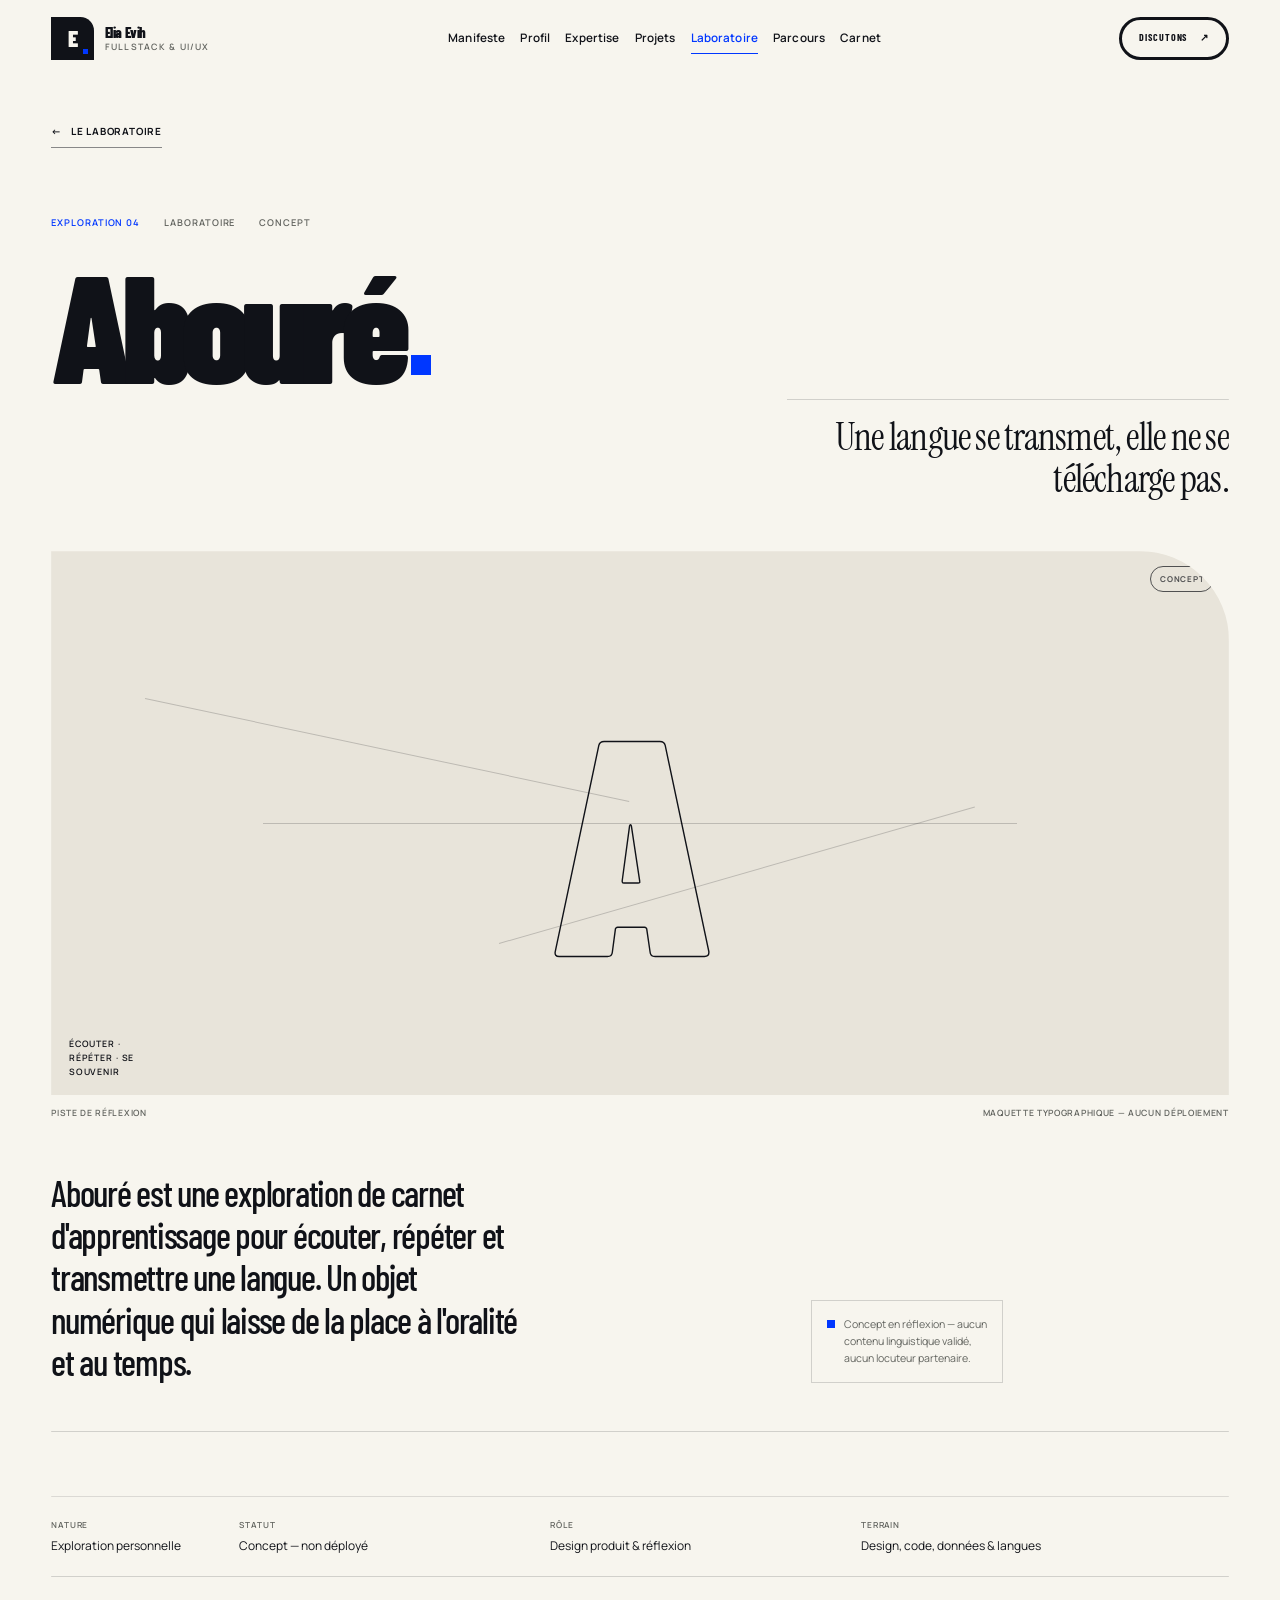
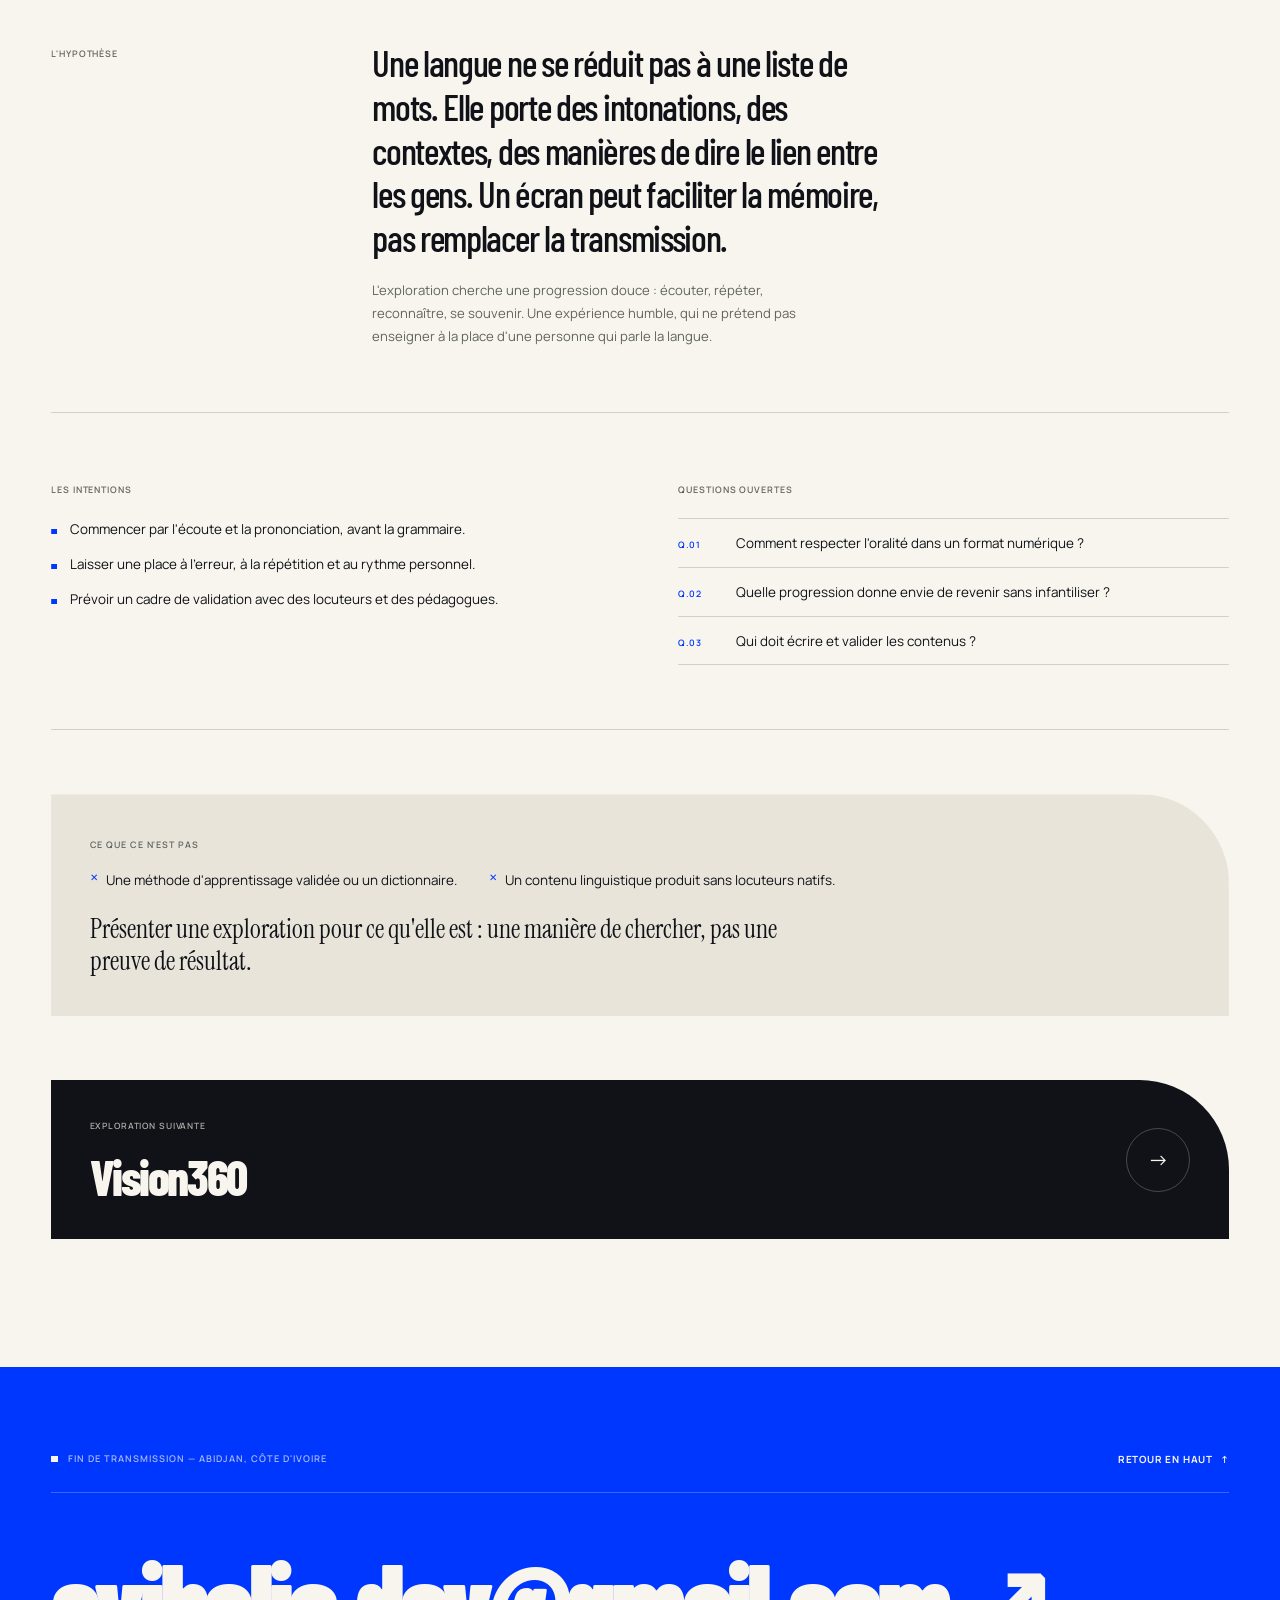
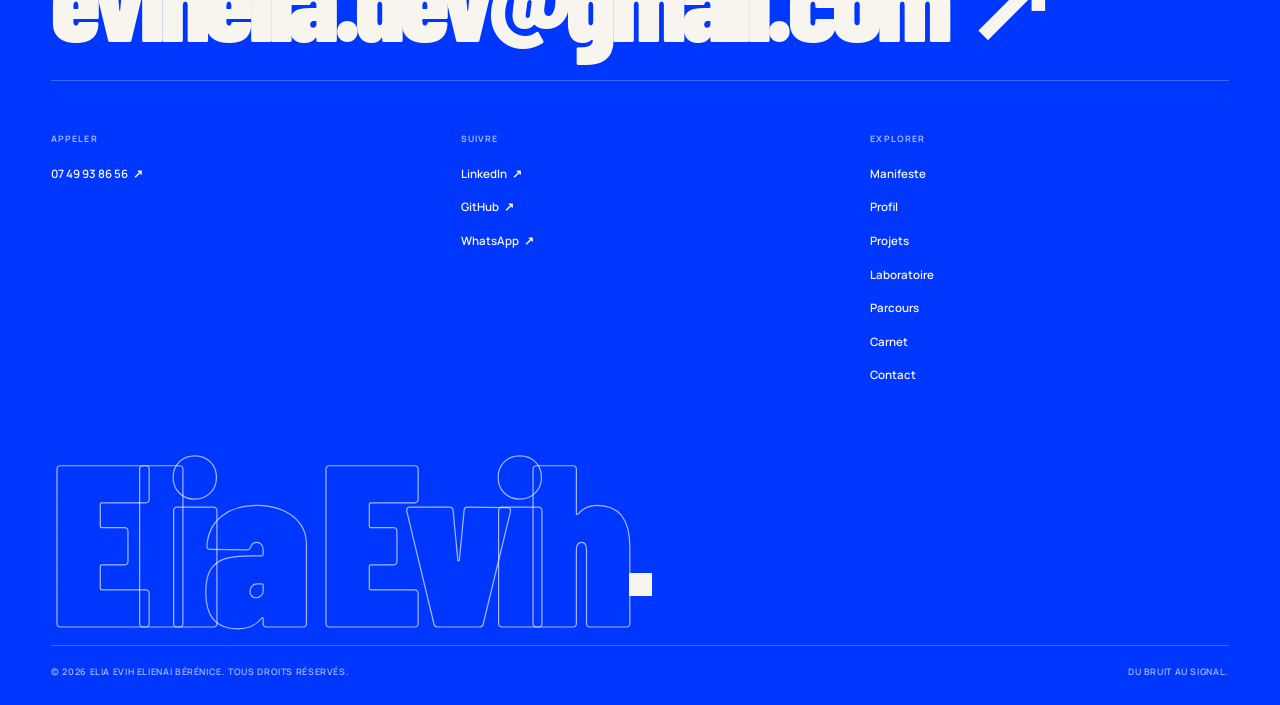
==== commit 1db4303a: "redesign: cobalt closing footer with giant email gesture - replace the ivory multi-column footer wit" ====
--- a/laboratoire-aboure.html
+++ b/laboratoire-aboure.html
@@ -166,16 +166,30 @@
 <!-- ================= FOOTER ================= -->
   <footer class="footer">
     <div class="shell">
-      <div class="footer__top">
-        <a href="index.html#top" class="brand" aria-label="Elia Evih — retour en haut">
-          <span class="brand__mark" aria-hidden="true">E<span class="brand__dot"></span></span>
-          <span class="brand__text">
-            <span class="brand__name">Elia Evih</span>
-            <span class="brand__role">Abidjan, Côte d'Ivoire</span>
-          </span>
-        </a>
-
-        <nav class="footer__nav" aria-label="Navigation de pied de page">
+      <div class="footer__head">
+        <p class="footer__kicker"><span class="footer__tick" aria-hidden="true"></span>Fin de transmission — Abidjan, Côte d'Ivoire</p>
+        <a href="index.html#top" class="footer__back">Retour en haut <span aria-hidden="true">↑</span></a>
+      </div>
+
+      <a class="footer__mail" href="mailto:evihelia.dev@gmail.com" aria-label="Écrire à evihelia.dev@gmail.com">
+        evihelia.dev@gmail.com <span aria-hidden="true">↗</span>
+      </a>
+
+      <div class="footer__meta">
+        <div class="footer__meta-col">
+          <p class="footer__label">Appeler</p>
+          <a href="https://wa.me/2250749938656" target="_blank" rel="noopener">07 49 93 86 56 <span aria-hidden="true">↗</span></a>
+        </div>
+
+        <div class="footer__meta-col">
+          <p class="footer__label">Suivre</p>
+          <a href="https://www.linkedin.com/in/elia0evih" target="_blank" rel="noopener">LinkedIn <span aria-hidden="true">↗</span></a>
+          <a href="https://github.com/eliaevih-sys" target="_blank" rel="noopener">GitHub <span aria-hidden="true">↗</span></a>
+          <a href="https://wa.me/2250749938656" target="_blank" rel="noopener">WhatsApp <span aria-hidden="true">↗</span></a>
+        </div>
+
+        <nav class="footer__meta-col" aria-label="Navigation de pied de page">
+          <p class="footer__label">Explorer</p>
           <a href="index.html#manifeste">Manifeste</a>
           <a href="index.html#profil">Profil</a>
           <a href="index.html#projets">Projets</a>
@@ -184,24 +198,13 @@
           <a href="index.html#carnet">Carnet</a>
           <a href="index.html#contact">Contact</a>
         </nav>
-
-        <div class="footer__contact">
-          <a href="mailto:evihelia.dev@gmail.com">evihelia.dev@gmail.com</a>
-          <a href="https://wa.me/2250749938656" target="_blank" rel="noopener">07 49 93 86 56</a>
-          <div class="footer__socials">
-            <a href="https://www.linkedin.com/in/elia0evih" target="_blank" rel="noopener" aria-label="Profil LinkedIn d'Elia Evih" title="LinkedIn">in</a>
-            <a href="https://github.com/eliaevih-sys" target="_blank" rel="noopener" aria-label="Profil GitHub d'Elia Evih" title="GitHub">git</a>
-            <a href="https://wa.me/2250749938656" target="_blank" rel="noopener" aria-label="Contacter Elia Evih sur WhatsApp" title="WhatsApp">wa</a>
-          </div>
-        </div>
       </div>
 
       <div class="footer__wordmark" aria-hidden="true">Elia Evih<span class="footer__wordmark-dot"></span></div>
 
       <div class="footer__bottom">
         <p>© <span data-year>2026</span> Elia Evih Elienai Bérénice. Tous droits réservés.</p>
-        <p>Conçu &amp; développé à Abidjan — avec soin.</p>
-        <a href="index.html#top" class="footer__back">Retour en haut <span aria-hidden="true">↑</span></a>
+        <p>Du bruit au signal.</p>
       </div>
     </div>
   </footer>
--- a/style.css
+++ b/style.css
@@ -14,6 +14,7 @@
   --ink-soft: #292c34;
   --cobalt: #0037ff;
   --cobalt-deep: #0028c7;
+  --cobalt-wash: rgba(0, 55, 255, 0.05);
   --muted: #62645f;
   --muted-light: rgba(247, 245, 238, 0.68);
   --line: rgba(16, 18, 24, 0.16);
@@ -88,6 +89,7 @@
   font-weight: 800;
   line-height: 0.95;
   letter-spacing: -0.045em;
+  font-optical-sizing: auto;
 }
 
 ul,
@@ -953,7 +955,7 @@
 
 .hero__name--outline {
   color: transparent;
-  -webkit-text-stroke: 1.8px var(--ink);
+  -webkit-text-stroke: clamp(1.2px, 0.16vw, 2.2px) var(--ink);
 }
 
 .hero__title-dot {
@@ -1301,33 +1303,52 @@
   color: var(--muted);
 }
 
+/* Trois lignes en escalier, pas trois cartes jumelles. */
 .principles {
   display: grid;
-  grid-template-columns: repeat(3, minmax(0, 1fr));
-  gap: clamp(1.2rem, 2.5vw, 2.2rem);
+  grid-template-columns: minmax(0, 1fr);
+  border-top: 1px solid var(--ink);
 }
 
 .principle {
-  padding-top: 1rem;
-  border-top: 1px solid var(--ink);
+  position: relative;
+  display: grid;
+  grid-template-columns: clamp(4rem, 8vw, 7rem) minmax(0, 0.6fr) minmax(0, 1.4fr);
+  gap: clamp(1rem, 3vw, 3rem);
+  align-items: start;
+  padding: clamp(1.3rem, 2.6vw, 2.4rem) clamp(0.6rem, 1.5vw, 1.4rem);
+  border-bottom: 1px solid var(--line);
+}
+
+.principle:nth-child(2) {
+  padding-left: clamp(1rem, 4vw, 4rem);
+}
+
+.principle:nth-child(3) {
+  padding-left: clamp(1.4rem, 8vw, 8rem);
 }
 
 .principle__num {
   display: block;
-  margin-bottom: 1.4rem;
-  font-size: 0.58rem;
-  font-weight: 600;
-  letter-spacing: 0.1em;
-  color: var(--muted);
+  font-family: var(--sans);
+  font-size: clamp(2.8rem, 6vw, 5.4rem);
+  font-weight: 900;
+  line-height: 0.75;
+  letter-spacing: -0.07em;
+  color: transparent;
+  -webkit-text-stroke: 1.4px var(--line-strong);
 }
 
 .principle h3 {
-  margin-bottom: 0.55rem;
-  font-size: clamp(1.1rem, 1.5vw, 1.35rem);
+  font-family: var(--serif);
+  font-size: clamp(1.5rem, 2.5vw, 2.3rem);
+  font-weight: 400;
+  line-height: 1.05;
   letter-spacing: -0.03em;
 }
 
 .principle p {
+  max-width: 48ch;
   font-size: 0.8rem;
   line-height: 1.7;
   color: var(--muted);
@@ -2883,87 +2904,134 @@
 }
 
 /* ==========================================================================
-   FOOTER
+   FOOTER — bloc de clôture cobalt, une seule adresse comme geste final
    ========================================================================== */
 .footer {
   position: relative;
-  padding-top: clamp(3rem, 5vw, 5rem);
+  padding-top: clamp(3.4rem, 6vw, 6rem);
   padding-bottom: env(safe-area-inset-bottom);
-  background: var(--ivory);
+  background: var(--cobalt);
+  color: var(--ivory);
   overflow: hidden;
 }
 
-.footer__top {
-  display: grid;
-  grid-template-columns: 1.2fr 1fr auto;
-  gap: clamp(2rem, 5vw, 5rem);
-  align-items: start;
-  padding-bottom: clamp(2rem, 4vw, 3.5rem);
-  border-bottom: 1px solid var(--line);
-}
-
-.footer__nav {
-  display: flex;
-  flex-wrap: wrap;
-  gap: 0.55rem 1.4rem;
-  padding-top: 0.5rem;
-}
-
-.footer__nav a {
+.footer :focus-visible {
+  outline-color: var(--paper);
+}
+
+.footer__head {
+  display: flex;
+  align-items: center;
+  justify-content: space-between;
+  gap: 1.5rem;
+  padding-bottom: 1.1rem;
+  border-bottom: 1px solid var(--line-light);
+}
+
+.footer__kicker {
   display: inline-flex;
   align-items: center;
-  min-height: 1.75rem;
-  font-size: 0.7rem;
+  gap: 0.6rem;
+  font-size: 0.58rem;
   font-weight: 600;
-  transition: color 0.22s var(--ease-out);
-}
-
-.footer__contact {
-  display: flex;
-  flex-direction: column;
-  align-items: flex-end;
-  gap: 0.2rem;
-  padding-top: 0.4rem;
-  font-size: 0.7rem;
-}
-
-.footer__contact > a {
+  letter-spacing: 0.11em;
+  text-transform: uppercase;
+  color: var(--muted-light);
+}
+
+.footer__tick {
+  width: 0.42rem;
+  height: 0.42rem;
+  background: var(--ivory);
+}
+
+.footer__back {
   display: inline-flex;
   align-items: center;
-  min-height: 1.6rem;
-}
-
-.footer__socials {
-  display: flex;
+  gap: 0.5rem;
+  min-height: 1.9rem;
+  font-size: 0.62rem;
+  font-weight: 700;
+  letter-spacing: 0.08em;
+  text-transform: uppercase;
+  color: var(--ivory);
+  transition: color 0.18s var(--ease-out);
+}
+
+.footer__back span {
+  transition: transform 0.18s var(--ease-out);
+}
+
+.footer__mail {
+  display: block;
+  margin-block: clamp(2rem, 4.5vw, 4.5rem) clamp(2.2rem, 4vw, 3.5rem);
+  padding-bottom: clamp(1.2rem, 2.5vw, 2.2rem);
+  border-bottom: 1px solid var(--line-light);
+  font-family: var(--sans);
+  font-size: clamp(1.9rem, 8.5vw, 9rem);
+  font-weight: 900;
+  line-height: 0.9;
+  letter-spacing: -0.05em;
+  overflow-wrap: anywhere;
+  color: var(--ivory);
+  transition: color 0.18s var(--ease-out);
+}
+
+.footer__mail span {
+  display: inline-block;
+  transition: transform 0.18s var(--ease-out);
+}
+
+.footer__meta {
+  display: grid;
+  grid-template-columns: repeat(3, minmax(0, 1fr));
+  gap: clamp(1.5rem, 4vw, 4rem);
+  align-items: start;
+}
+
+.footer__meta-col {
+  display: flex;
+  flex-direction: column;
+  align-items: flex-start;
   gap: 0.35rem;
-  margin-top: 0.5rem;
-}
-
-.footer__socials a {
-  display: grid;
-  place-items: center;
-  width: 2.75rem;
-  height: 2.75rem;
-  border: 1px solid var(--line-strong);
-  border-radius: 50%;
-  font-size: 0.6rem;
+}
+
+.footer__label {
+  margin-bottom: 0.45rem;
+  font-size: 0.55rem;
+  font-weight: 700;
+  letter-spacing: 0.12em;
+  text-transform: uppercase;
+  color: var(--muted-light);
+}
+
+.footer__meta a {
+  display: inline-flex;
+  align-items: center;
+  gap: 0.3rem;
+  min-height: 1.75rem;
+  border-bottom: 1px solid transparent;
+  font-size: 0.72rem;
   font-weight: 600;
-  text-transform: uppercase;
-  transition: background-color 0.22s var(--ease-out), color 0.22s var(--ease-out), border-color 0.22s var(--ease-out);
+  transition: color 0.18s var(--ease-out), border-color 0.18s var(--ease-out);
+}
+
+.footer__meta a span {
+  transition: transform 0.18s var(--ease-out);
 }
 
 .footer__wordmark {
   display: flex;
   align-items: flex-end;
-  margin-block: clamp(2rem, 4vw, 3.5rem) clamp(1rem, 2vw, 1.8rem);
+  margin-block: clamp(2.5rem, 5vw, 5rem) clamp(1rem, 2vw, 1.8rem);
   font-family: var(--sans);
-  font-size: clamp(4rem, 22vw, 21.5rem);
+  font-size: clamp(3.5rem, 18vw, 18rem);
   font-weight: 900;
   line-height: 0.72;
   letter-spacing: -0.08em;
   white-space: nowrap;
   color: transparent;
-  -webkit-text-stroke: 1.2px rgba(16, 18, 24, 0.55);
+  -webkit-text-stroke: 1.2px var(--muted-light);
   user-select: none;
 }
 
@@ -2972,7 +3040,7 @@
   height: 0.1em;
   margin-left: 0.06em;
   margin-bottom: 0.1em;
-  background: var(--cobalt);
+  background: var(--ivory);
 }
 
 .footer__bottom {
@@ -2982,21 +3050,12 @@
   justify-content: space-between;
   gap: 1rem 2rem;
   padding-block: 1.2rem 1.6rem;
-  border-top: 1px solid var(--line);
+  border-top: 1px solid var(--line-light);
   font-size: 0.56rem;
   font-weight: 600;
   letter-spacing: 0.07em;
   text-transform: uppercase;
-  color: var(--muted);
-}
-
-.footer__back {
-  display: inline-flex;
-  align-items: center;
-  min-height: 1.75rem;
-  gap: 0.4rem;
-  color: var(--ink);
-  transition: color 0.22s var(--ease-out);
+  color: var(--muted-light);
 }
 
 /* ==========================================================================
@@ -3234,9 +3293,20 @@
 @media (hover: hover) and (pointer: fine) {
   .nav-desktop a:hover,
   .header__mail:hover,
-  .footer__nav a:hover,
-  .footer__back:hover {
-    color: var(--cobalt);
+  .footer__meta a:hover,
+  .footer__back:hover,
+  .footer__mail:hover {
+    color: var(--paper);
+  }
+
+  .footer__meta a:hover {
+    border-bottom-color: var(--paper);
+  }
+
+  .footer__back:hover span,
+  .footer__mail:hover span,
+  .footer__meta a:hover span {
+    transform: translate(2px, -2px);
   }
 
   .nav-desktop a:hover::after {
@@ -3306,7 +3376,7 @@
   }
 
   .expertise-row:hover {
-    background: rgba(31, 59, 255, 0.045);
+    background: var(--cobalt-wash);
   }
 
   .expertise-row:hover .expertise-row__mark {
@@ -3353,12 +3423,6 @@
   .contact__socials a:hover {
     color: var(--ivory);
     border-color: var(--ivory);
-  }
-
-  .footer__socials a:hover {
-    background: var(--ink);
-    border-color: var(--ink);
-    color: var(--ivory);
   }
 
   .modal__close:hover {
@@ -3592,18 +3656,8 @@
     display: none;
   }
 
-  .footer__top {
-    grid-template-columns: 1fr auto;
-  }
-
-  .footer__nav {
-    grid-column: 1 / -1;
-    grid-row: 2;
-  }
-
-  .footer__contact {
-    grid-column: 2;
-    grid-row: 1;
+  .footer__meta {
+    grid-template-columns: repeat(2, minmax(0, 1fr));
   }
 }
 
@@ -3667,20 +3721,29 @@
 
   .principles {
     grid-template-columns: 1fr;
-    gap: 0;
   }
 
   .principle {
-    padding-block: 1rem;
-    border-top: 1px solid var(--line);
-  }
-
-  .principle:first-child {
-    border-top-color: var(--ink);
+    grid-template-columns: clamp(2.6rem, 11vw, 4.2rem) minmax(0, 1fr);
+    gap: 0.5rem 1.2rem;
+    padding: 1.4rem 0;
+  }
+
+  .principle:nth-child(2),
+  .principle:nth-child(3) {
+    padding-left: 0;
   }
 
   .principle__num {
-    margin-bottom: 0.7rem;
+    font-size: clamp(2.2rem, 10vw, 3.4rem);
+  }
+
+  .principle h3 {
+    align-self: center;
+  }
+
+  .principle p {
+    grid-column: 2;
   }
 
   .lab-card--wide,
@@ -3733,20 +3796,15 @@
     object-position: 50% 30%;
   }
 
-  .footer__top {
+  .footer__head {
+    align-items: flex-start;
+    flex-direction: column;
+    gap: 0.6rem;
+  }
+
+  .footer__meta {
     grid-template-columns: 1fr;
-  }
-
-  .footer__contact {
-    grid-column: 1;
-    grid-row: auto;
-    align-items: flex-start;
-    margin-top: 1rem;
-  }
-
-  .footer__nav {
-    grid-column: 1;
-    grid-row: auto;
+    gap: 1.4rem;
   }
 }
 
@@ -4816,7 +4874,285 @@
   .ticker__toggle:active,
   .modal__close:active,
   .case-back:active,
-  .case-external:active {
+  .case-external:active,
+  .footer__back:hover span,
+  .footer__mail:hover span,
+  .footer__meta a:hover span {
     transform: none;
   }
 }
+
+
+/* ==========================================================================
+   INDEX DES SIGNAUX — remplace la grille de cartes identiques
+   ========================================================================== */
+.index {
+  margin-top: clamp(3.5rem, 7vw, 6.5rem);
+}
+
+.index__head {
+  display: flex;
+  align-items: flex-end;
+  justify-content: space-between;
+  gap: 2rem;
+  padding-bottom: 1rem;
+  border-bottom: 1px solid var(--ink);
+}
+
+.index__hint {
+  margin-top: 0.35rem;
+  font-size: 0.72rem;
+  color: var(--muted);
+}
+
+.index__count {
+  font-size: 0.63rem;
+  font-weight: 600;
+  letter-spacing: 0.06em;
+  color: var(--muted);
+}
+
+.index__count span {
+  color: var(--line-strong);
+}
+
+.index__layout {
+  display: grid;
+  grid-template-columns: minmax(0, 1.3fr) minmax(0, 0.7fr);
+  gap: clamp(2rem, 5vw, 5rem);
+  align-items: start;
+  margin-top: clamp(1.5rem, 3vw, 2.5rem);
+}
+
+.index__list {
+  margin: 0;
+  padding: 0;
+  list-style: none;
+}
+
+.index__item {
+  border-top: 1px solid var(--line);
+}
+
+.index__item:last-child {
+  border-bottom: 1px solid var(--line);
+}
+
+.index__link {
+  position: relative;
+  isolation: isolate;
+  display: grid;
+  grid-template-columns: 2.6rem minmax(0, 1fr) auto;
+  grid-template-areas:
+    "num title arrow"
+    "num meta status";
+  gap: 0.4rem 1rem;
+  align-items: baseline;
+  padding: clamp(1rem, 2vw, 1.7rem) clamp(0.8rem, 1.6vw, 1.4rem) clamp(1rem, 2vw, 1.7rem) 1.2rem;
+  color: inherit;
+  transition: transform 0.12s var(--ease-out);
+}
+
+.index__link::after {
+  content: "";
+  position: absolute;
+  inset: 0;
+  z-index: -1;
+  background: var(--sand);
+  clip-path: inset(0 100% 0 0);
+  transition: clip-path 0.18s var(--ease-out);
+}
+
+.index__link.is-active::after {
+  clip-path: inset(0 0 0 0);
+}
+
+.index__link:active {
+  transform: scale(0.995);
+  transform-origin: left center;
+}
+
+.index__link::before {
+  content: "";
+  position: absolute;
+  top: -1px;
+  bottom: -1px;
+  left: 0;
+  width: 3px;
+  background: var(--cobalt);
+  transform: scaleY(0);
+  transform-origin: top center;
+  transition: transform 0.18s var(--ease-out);
+}
+
+.index__link.is-active::before {
+  transform: scaleY(1);
+}
+
+.index__num {
+  grid-area: num;
+  font-family: var(--sans);
+  font-size: 0.82rem;
+  font-weight: 700;
+  letter-spacing: 0.06em;
+  color: var(--muted);
+  transition: color 0.18s var(--ease-out);
+}
+
+.index__title {
+  grid-area: title;
+  font-family: var(--sans);
+  font-size: clamp(1.9rem, 4.4vw, 4.2rem);
+  font-weight: 900;
+  line-height: 0.9;
+  letter-spacing: -0.035em;
+  text-transform: uppercase;
+  transition: color 0.18s var(--ease-out), transform 0.18s var(--ease-out);
+}
+
+.index__link.is-active .index__title {
+  color: var(--cobalt);
+  transform: translateX(0.6rem);
+}
+
+.index__link.is-active .index__num {
+  color: var(--cobalt);
+}
+
+.index__meta {
+  grid-area: meta;
+  font-size: 0.66rem;
+  letter-spacing: 0.06em;
+  text-transform: uppercase;
+  color: var(--muted);
+}
+
+.index__status {
+  grid-area: status;
+  justify-self: end;
+  font-size: 0.58rem;
+  font-weight: 700;
+  letter-spacing: 0.09em;
+  text-transform: uppercase;
+  color: var(--muted);
+}
+
+.index__arrow {
+  grid-area: arrow;
+  justify-self: end;
+  font-size: 1.1rem;
+  transition: transform 0.18s var(--ease-out);
+}
+
+.index__link.is-active .index__arrow {
+  transform: translate(0.2rem, -0.2rem);
+}
+
+.index__preview {
+  position: sticky;
+  top: calc(var(--header-h) + 1.5rem);
+}
+
+.index__frame {
+  position: relative;
+  aspect-ratio: 4 / 5;
+  overflow: hidden;
+  border-radius: 0 var(--radius-one) 0 0;
+  background: var(--cobalt);
+}
+
+.index__frame-mark {
+  position: absolute;
+  top: 1rem;
+  left: 1rem;
+  z-index: 2;
+  padding: 0.42rem 0.6rem;
+  background: var(--cobalt);
+  color: var(--paper);
+  font-size: 0.56rem;
+  font-weight: 700;
+  letter-spacing: 0.12em;
+}
+
+.index__visual {
+  position: absolute;
+  inset: 0;
+  width: 100%;
+  height: 100%;
+  object-fit: cover;
+  object-position: top center;
+  opacity: 0;
+  transform: scale(1.04);
+  transition: opacity 0.18s var(--ease-out), transform 0.22s var(--ease-out);
+}
+
+.index__visual.is-active {
+  opacity: 1;
+  transform: scale(1);
+}
+
+.index__caption {
+  margin-top: 0.9rem;
+  font-size: 0.62rem;
+  font-weight: 700;
+  letter-spacing: 0.08em;
+  text-transform: uppercase;
+  color: var(--muted);
+}
+
+/* ---------- Trait de signal : une seule entrée, au chargement ---------- */
+.hero__signal {
+  align-self: flex-start;
+  display: block;
+  width: clamp(5rem, 15vw, 13rem);
+  height: 3px;
+  margin-top: clamp(0.8rem, 1.6vw, 1.4rem);
+  background: var(--cobalt);
+  transform: scaleX(0);
+  transform-origin: left center;
+  animation: signal-in 0.62s var(--ease-out) 0.22s forwards;
+}
+
+@keyframes signal-in {
+  to { transform: scaleX(1); }
+}
+
+/* ---------- Toucher : pas de panneau flottant, la ligne reste un lien ---------- */
+@media (max-width: 1000px), (hover: none) {
+  .index__layout {
+    display: block;
+  }
+
+  .index__preview {
+    display: none;
+  }
+
+  .index__title {
+    font-size: clamp(1.6rem, 6vw, 2.6rem);
+  }
+}
+
+@media (max-width: 480px) {
+  .index__status {
+    display: none;
+  }
+
+  .index__link {
+    grid-template-areas:
+      "num title arrow"
+      "num meta meta";
+  }
+}
+
+@media (prefers-reduced-motion: reduce) {
+  .hero__signal {
+    animation: none;
+    transform: none;
+  }
+
+  .index__link.is-active .index__title,
+  .index__link.is-active .index__arrow,
+  .index__link:active {
+    transform: none;
+  }
+}
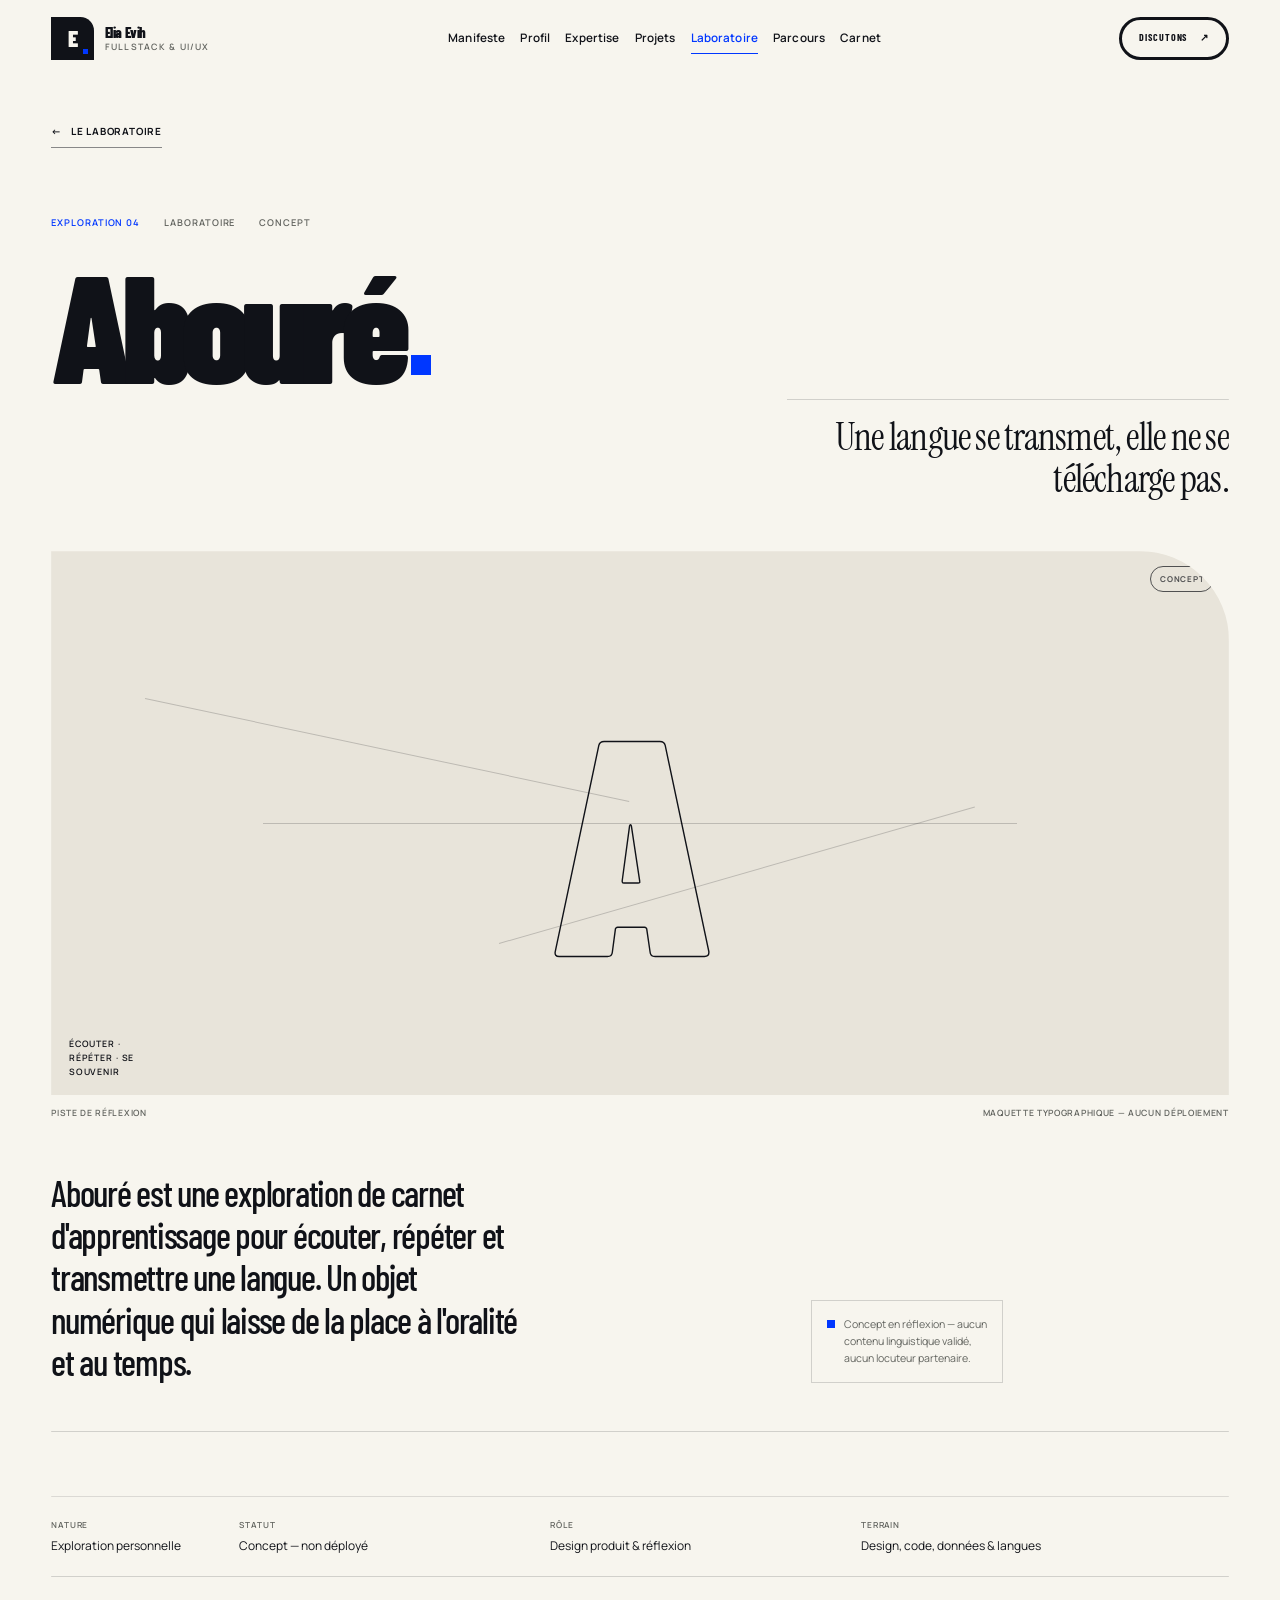
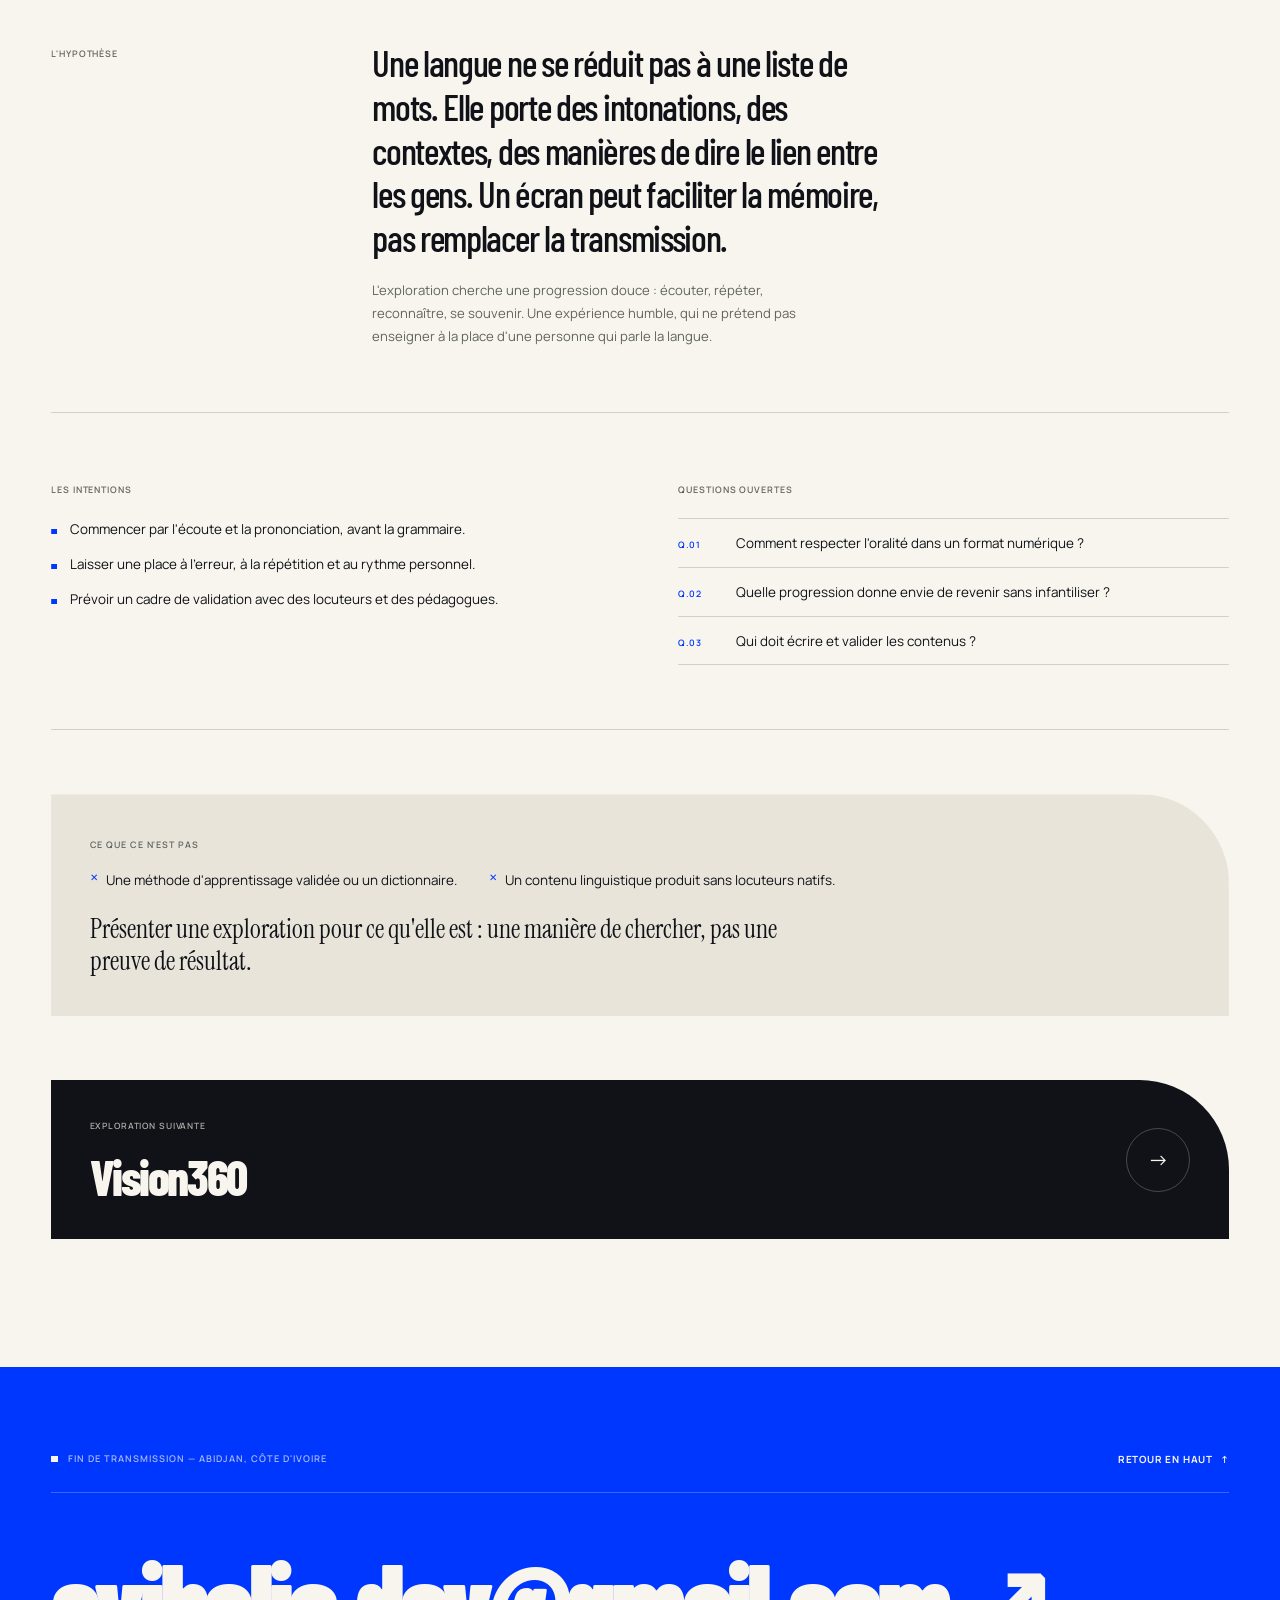
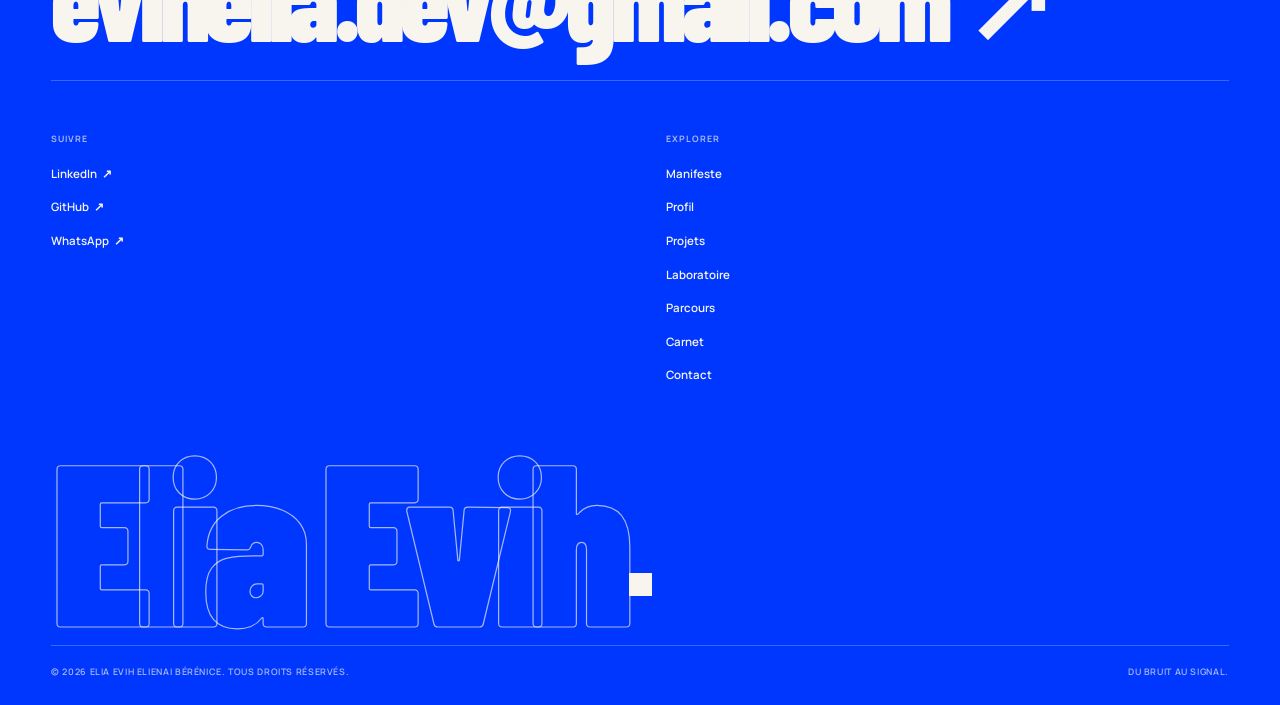
==== commit 2539d593: "remove: phone contact from footer - drop the Appeler column and its WhatsApp number from the footer " ====
--- a/laboratoire-aboure.html
+++ b/laboratoire-aboure.html
@@ -177,11 +177,6 @@
 
       <div class="footer__meta">
         <div class="footer__meta-col">
-          <p class="footer__label">Appeler</p>
-          <a href="https://wa.me/2250749938656" target="_blank" rel="noopener">07 49 93 86 56 <span aria-hidden="true">↗</span></a>
-        </div>
-
-        <div class="footer__meta-col">
           <p class="footer__label">Suivre</p>
           <a href="https://www.linkedin.com/in/elia0evih" target="_blank" rel="noopener">LinkedIn <span aria-hidden="true">↗</span></a>
           <a href="https://github.com/eliaevih-sys" target="_blank" rel="noopener">GitHub <span aria-hidden="true">↗</span></a>
--- a/style.css
+++ b/style.css
@@ -2984,7 +2984,7 @@
 
 .footer__meta {
   display: grid;
-  grid-template-columns: repeat(3, minmax(0, 1fr));
+  grid-template-columns: repeat(2, minmax(0, 1fr));
   gap: clamp(1.5rem, 4vw, 4rem);
   align-items: start;
 }
@@ -3655,10 +3655,6 @@
   .path-item__index {
     display: none;
   }
-
-  .footer__meta {
-    grid-template-columns: repeat(2, minmax(0, 1fr));
-  }
 }
 
 @media (max-width: 820px) {
